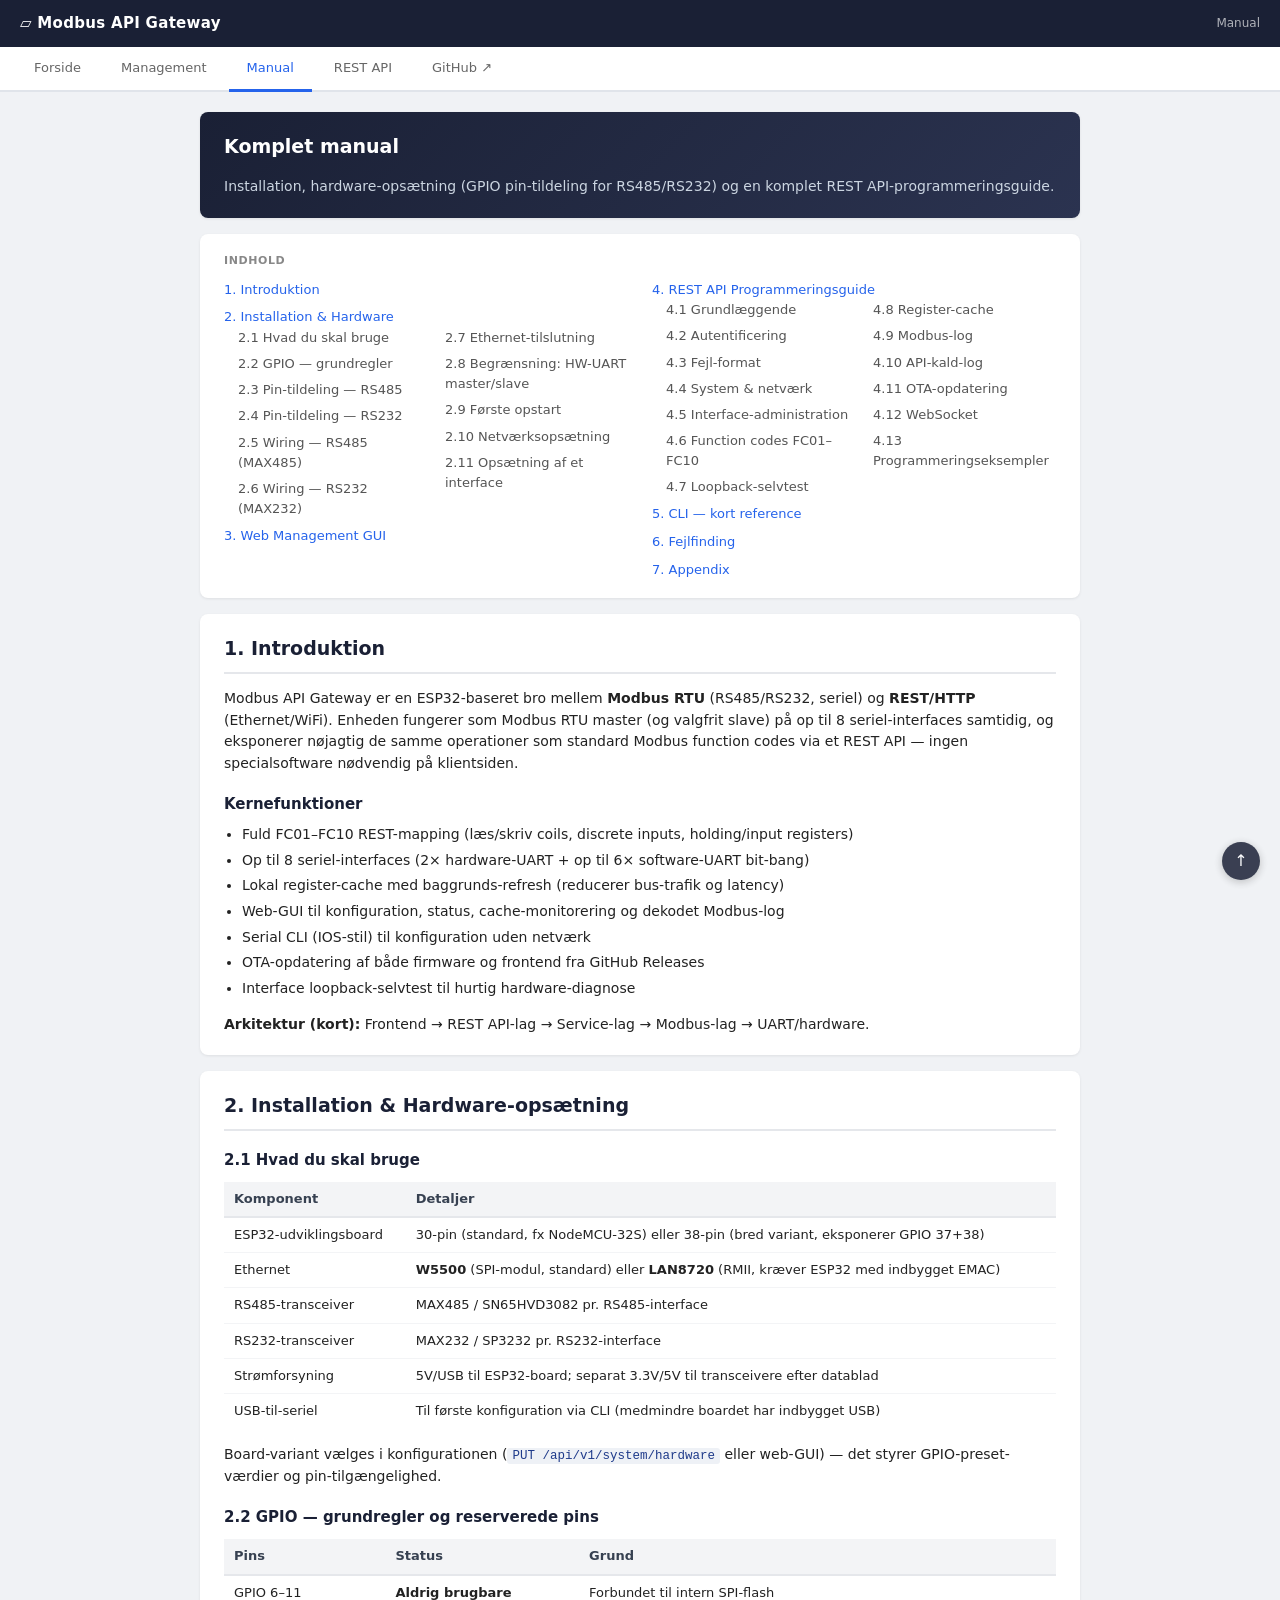
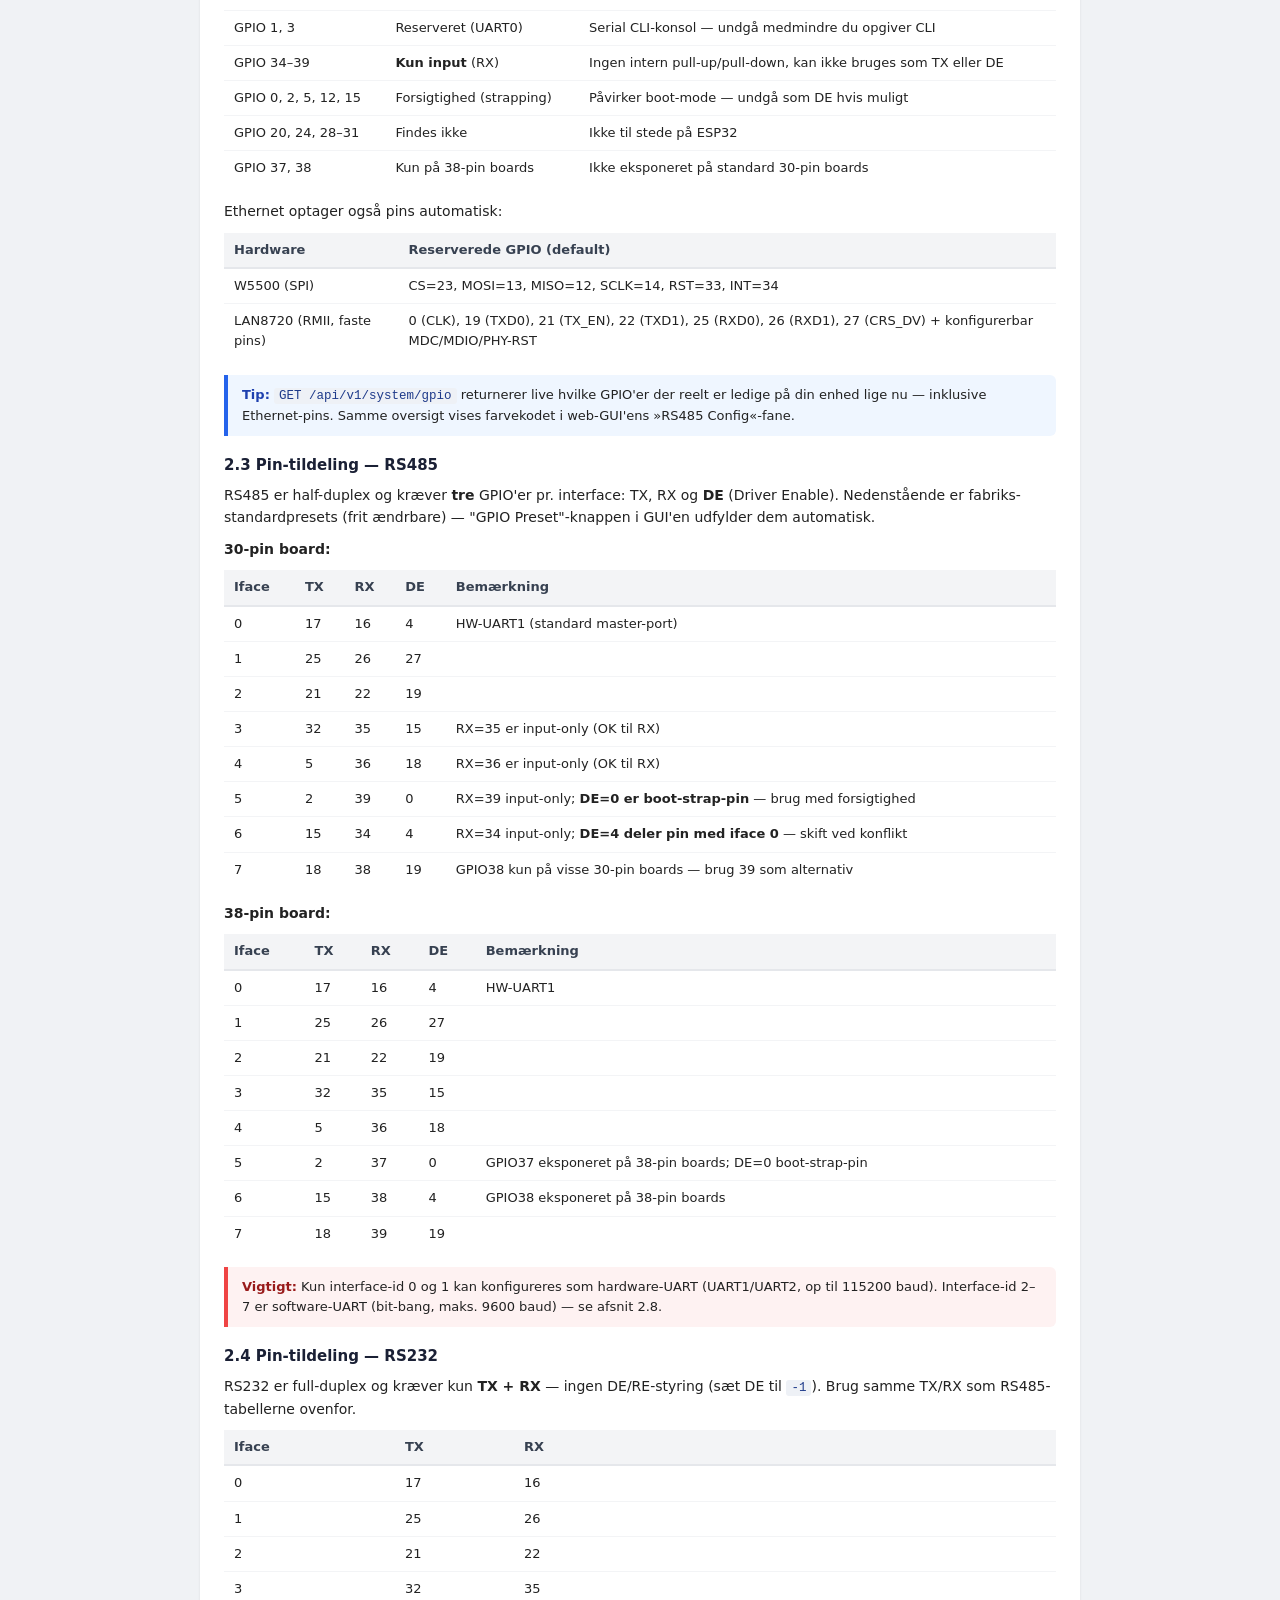
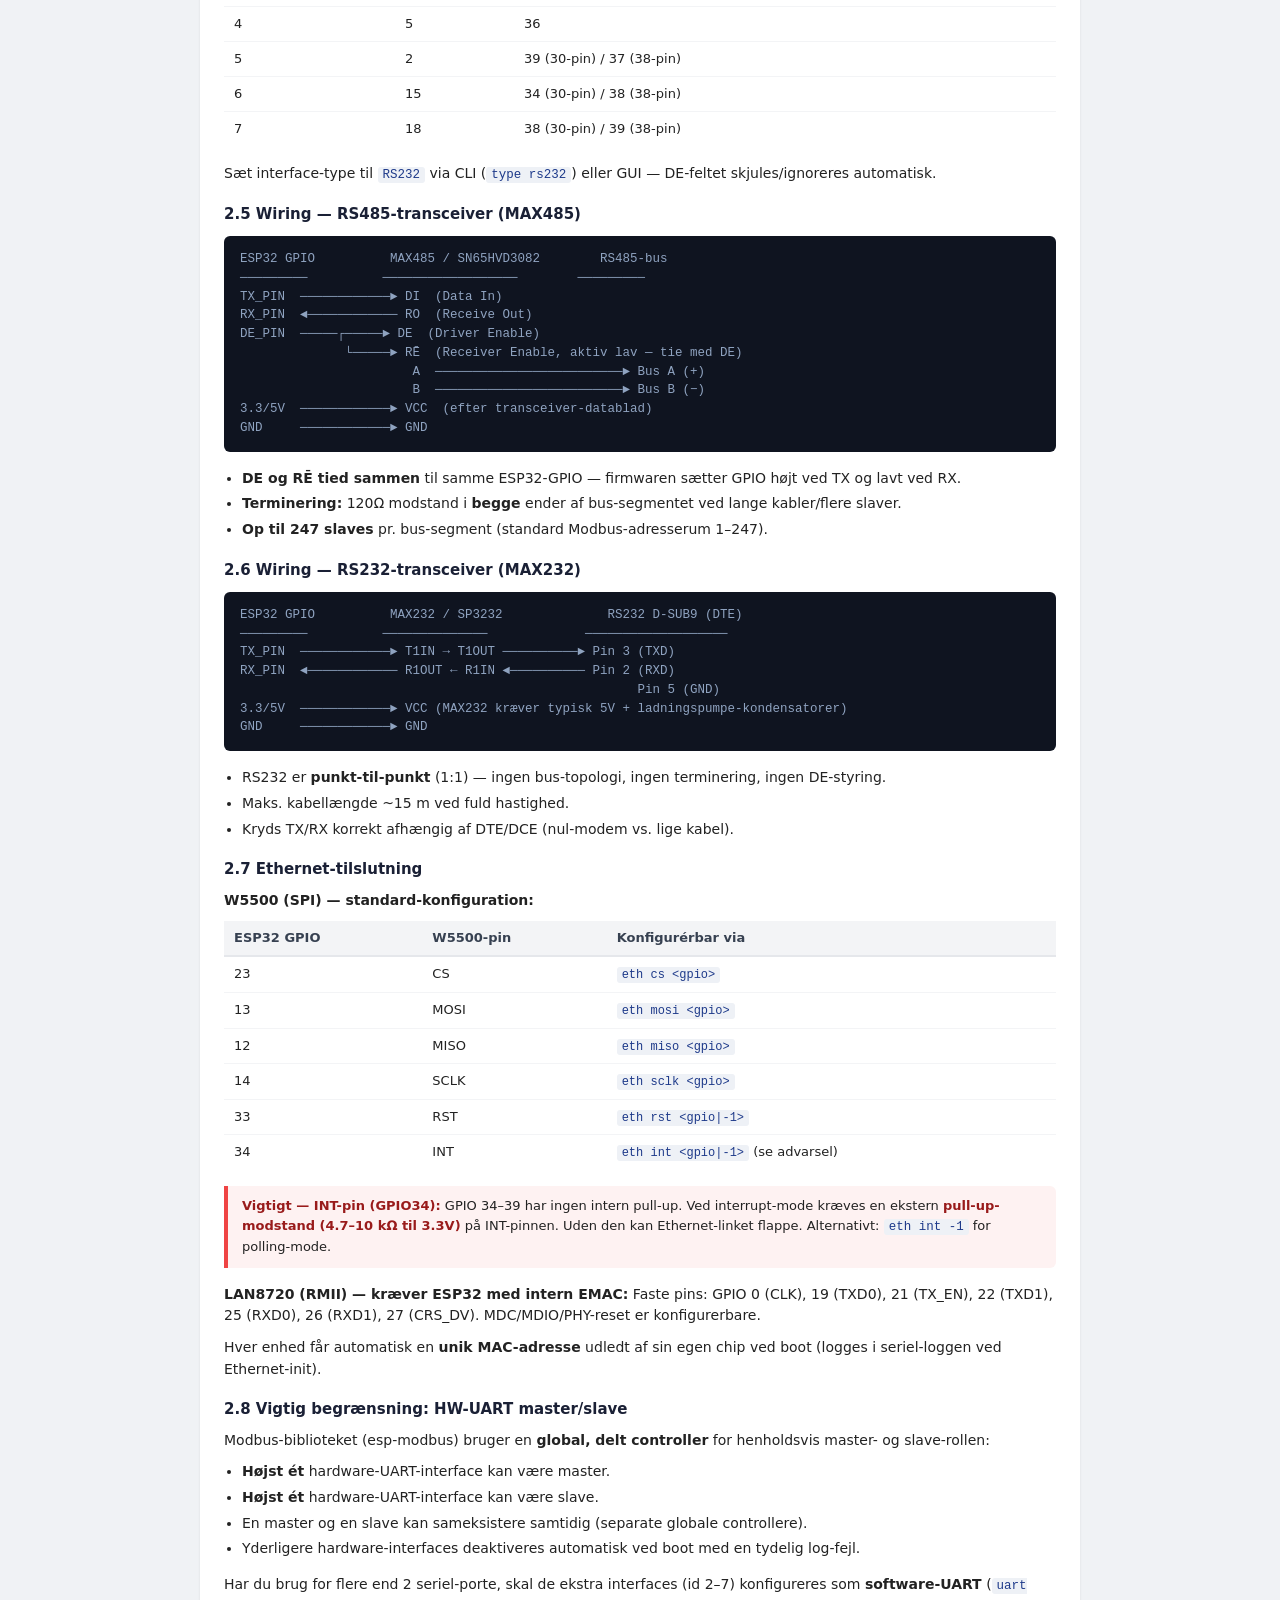
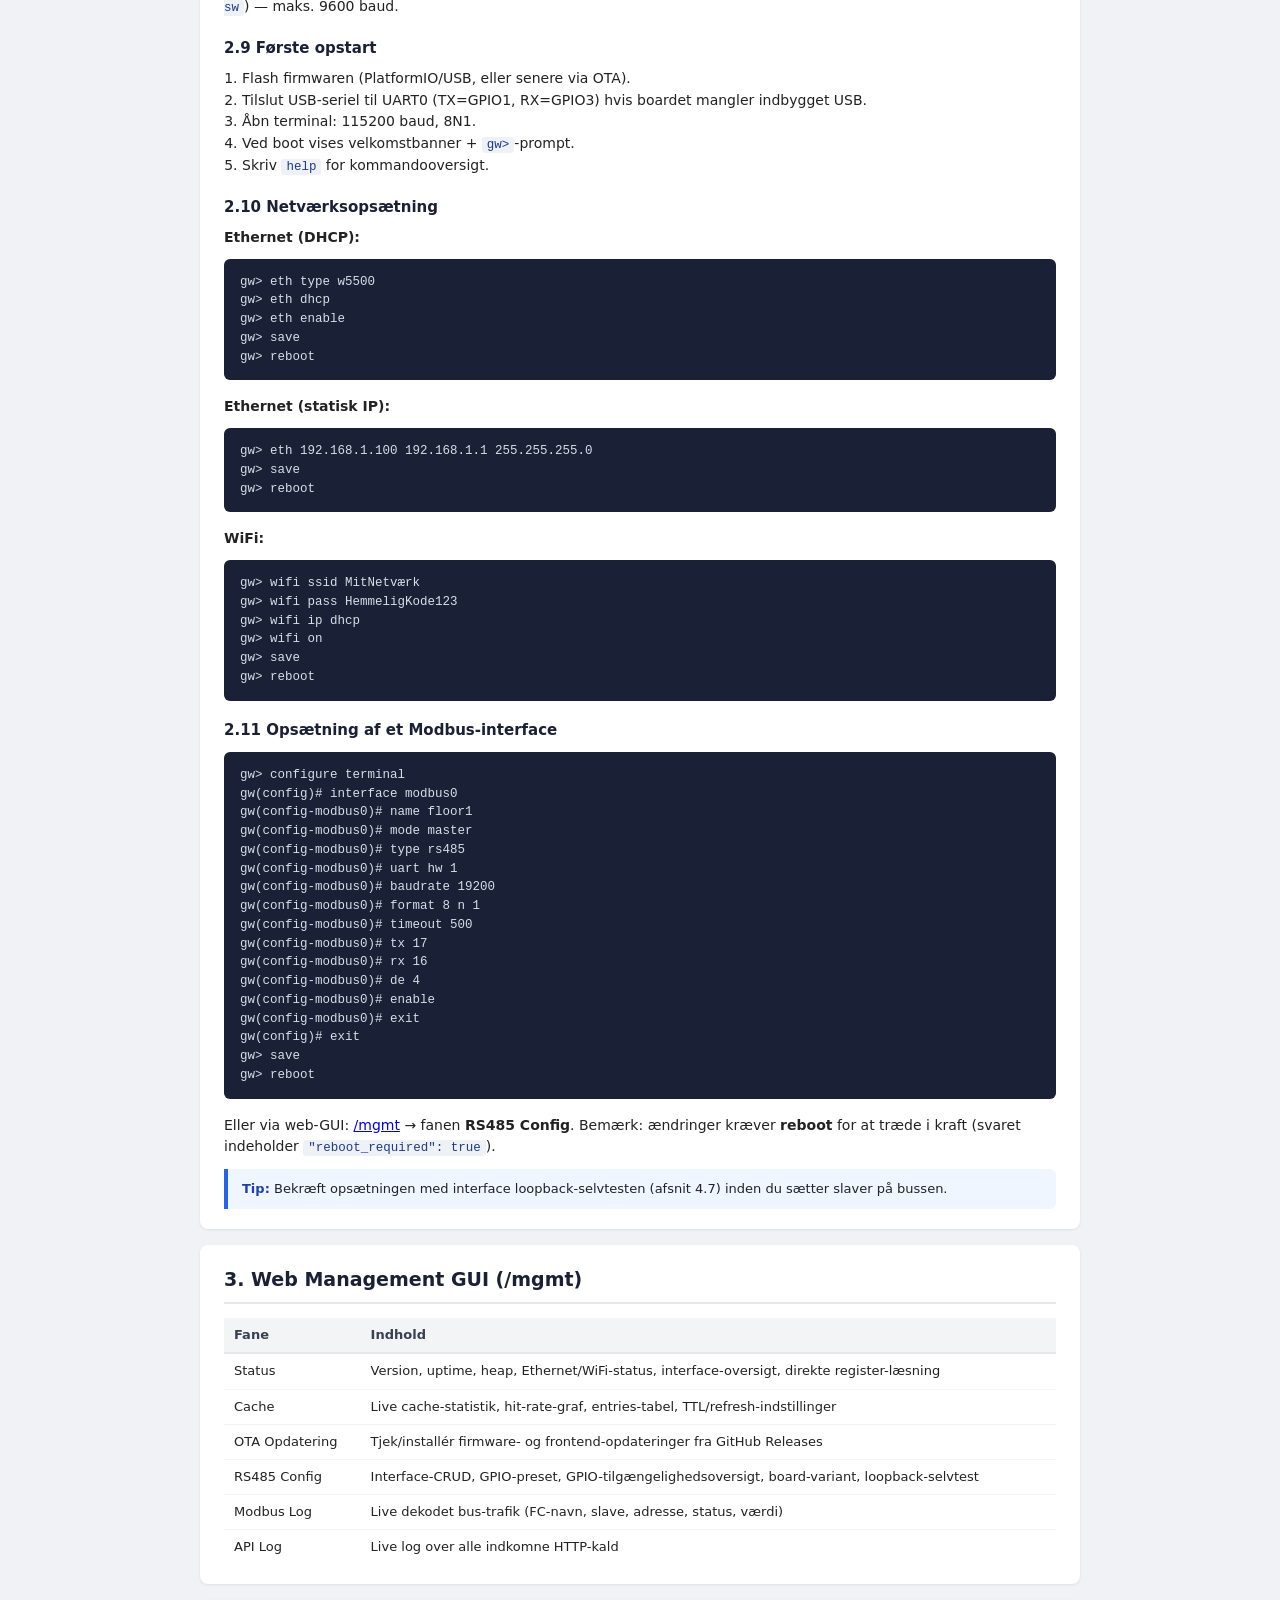
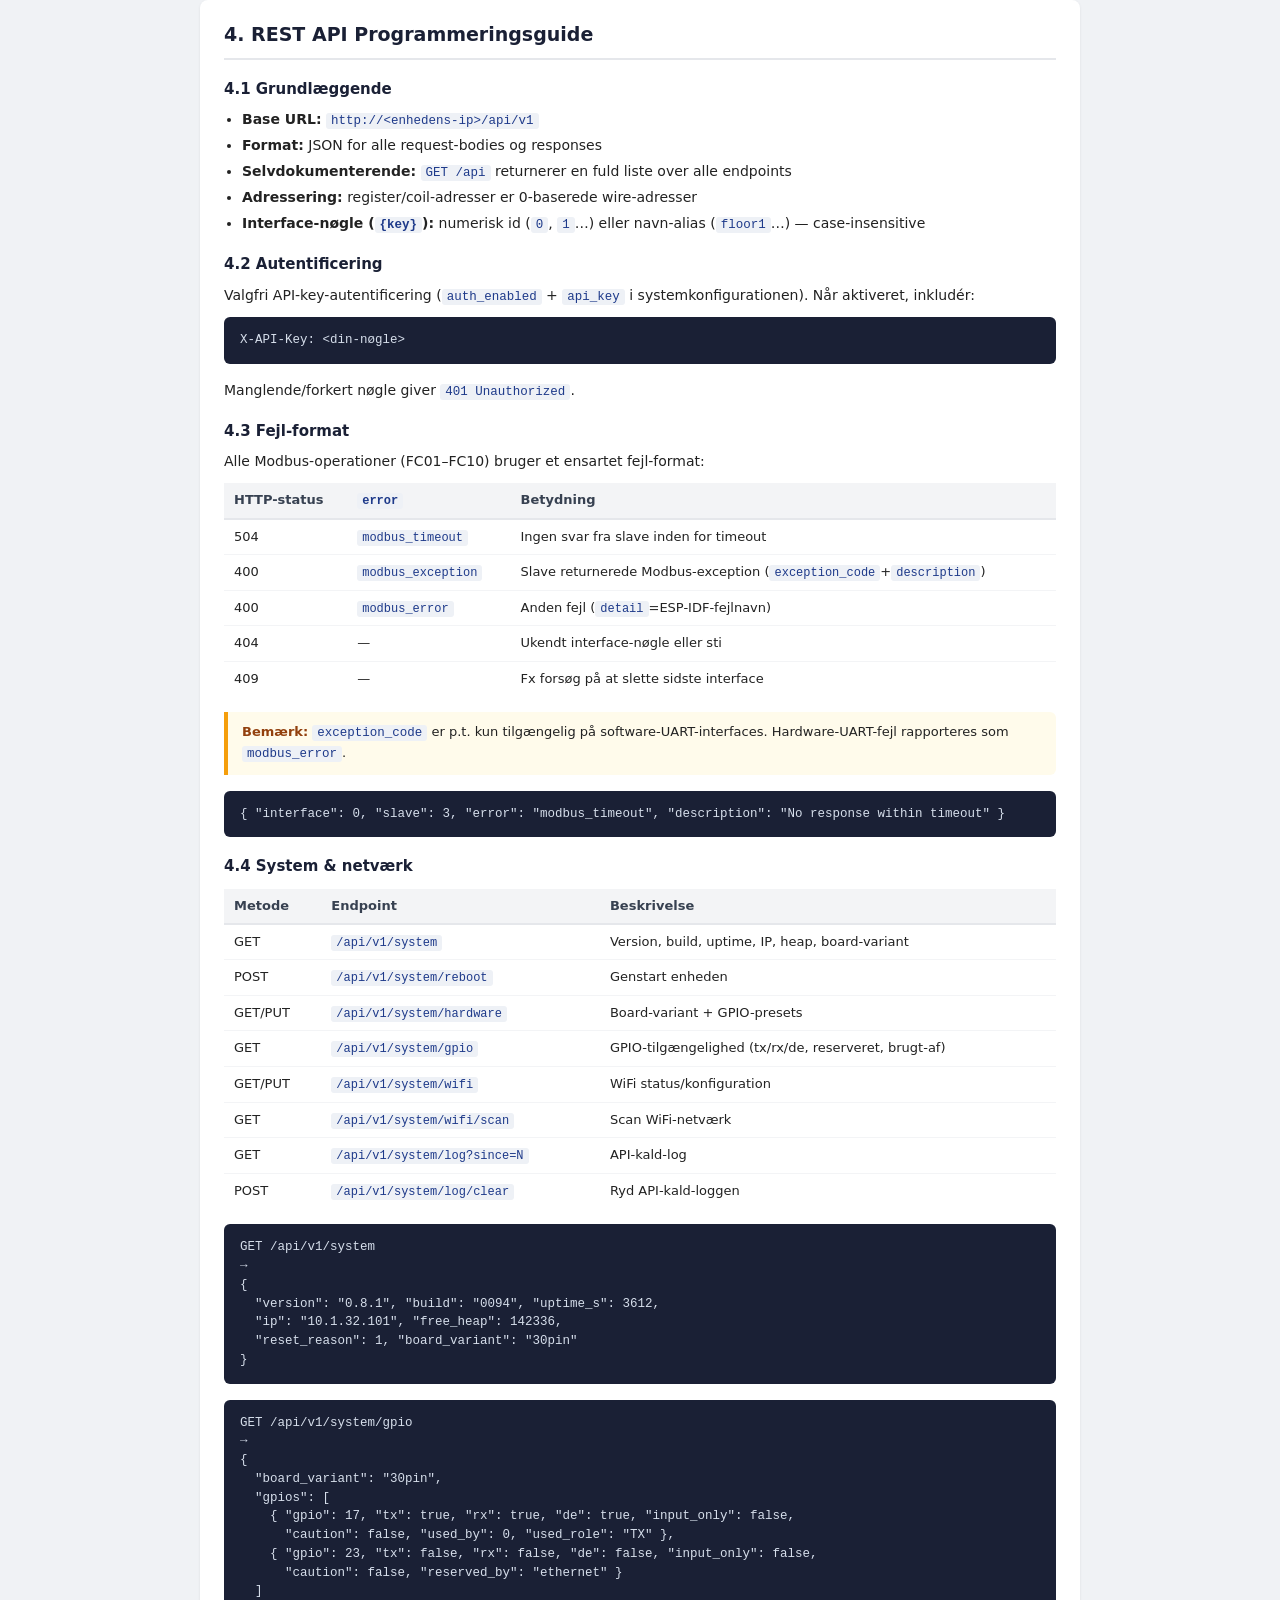
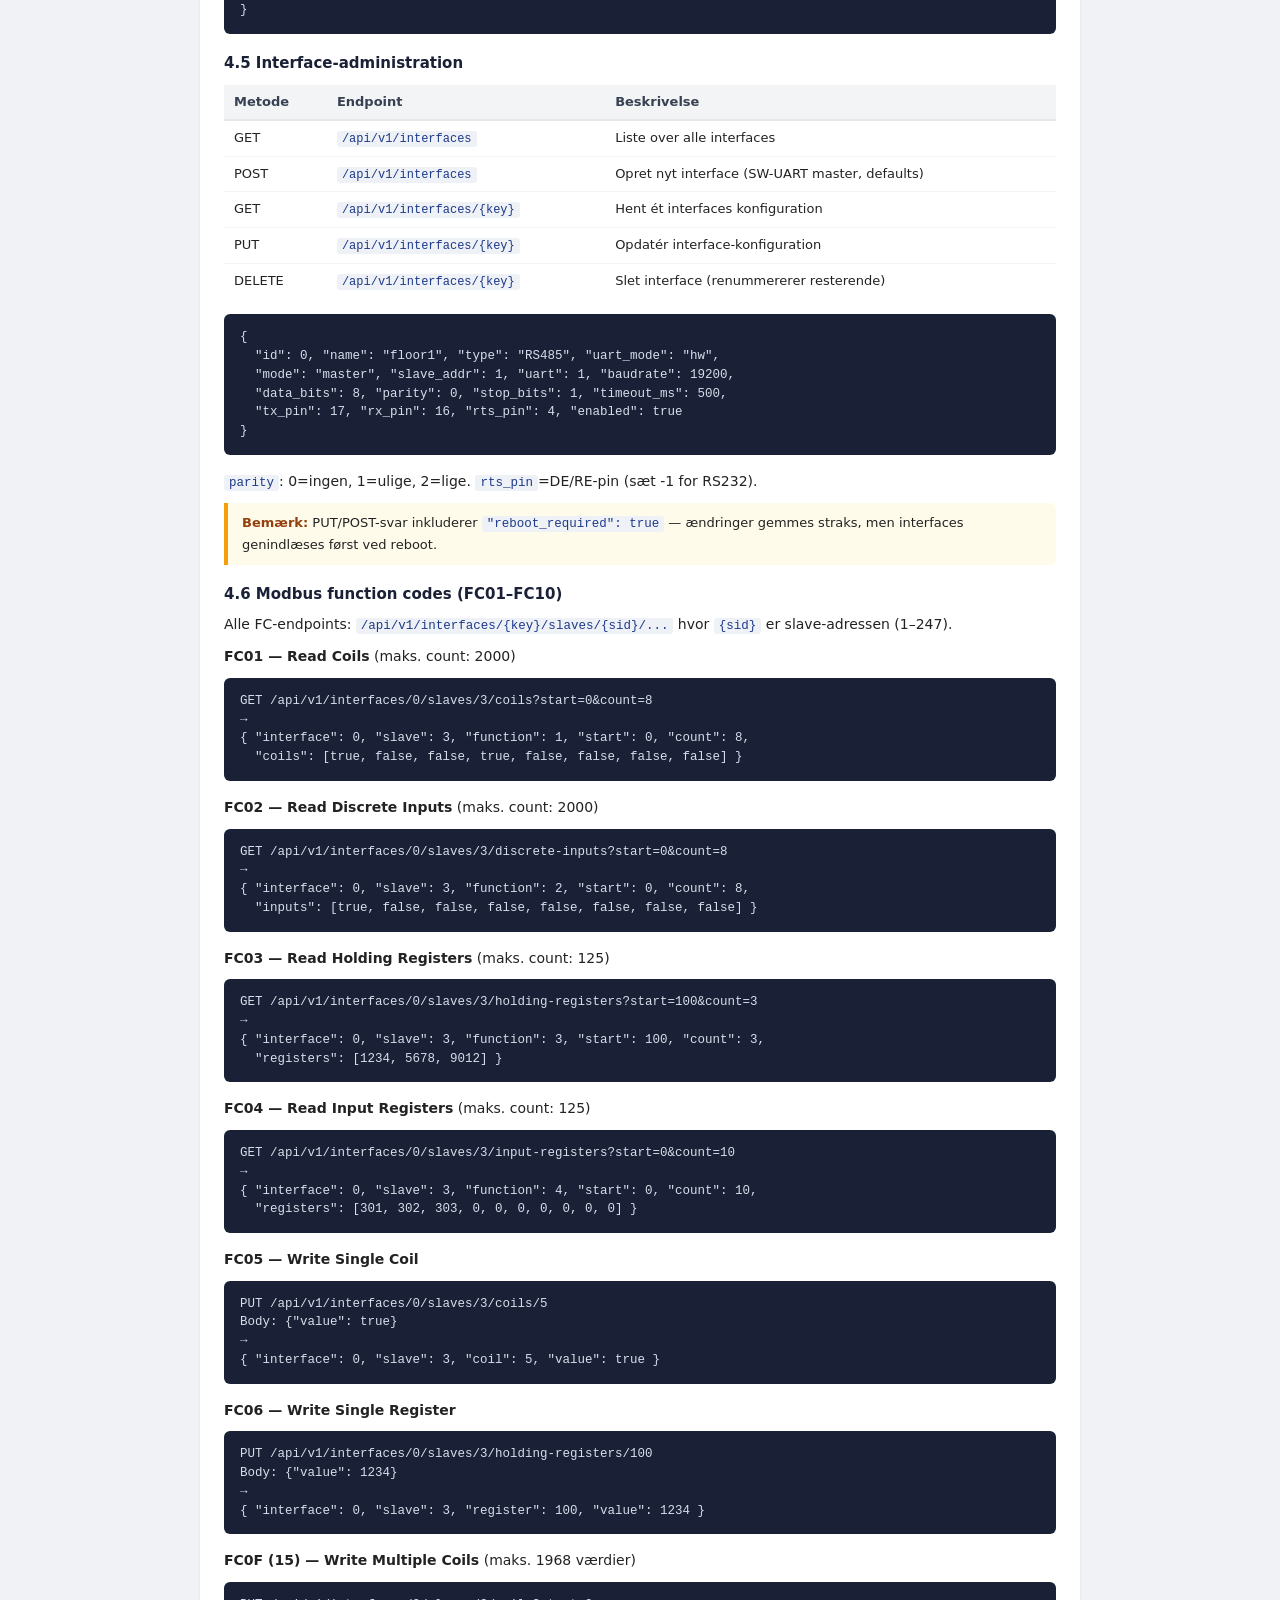
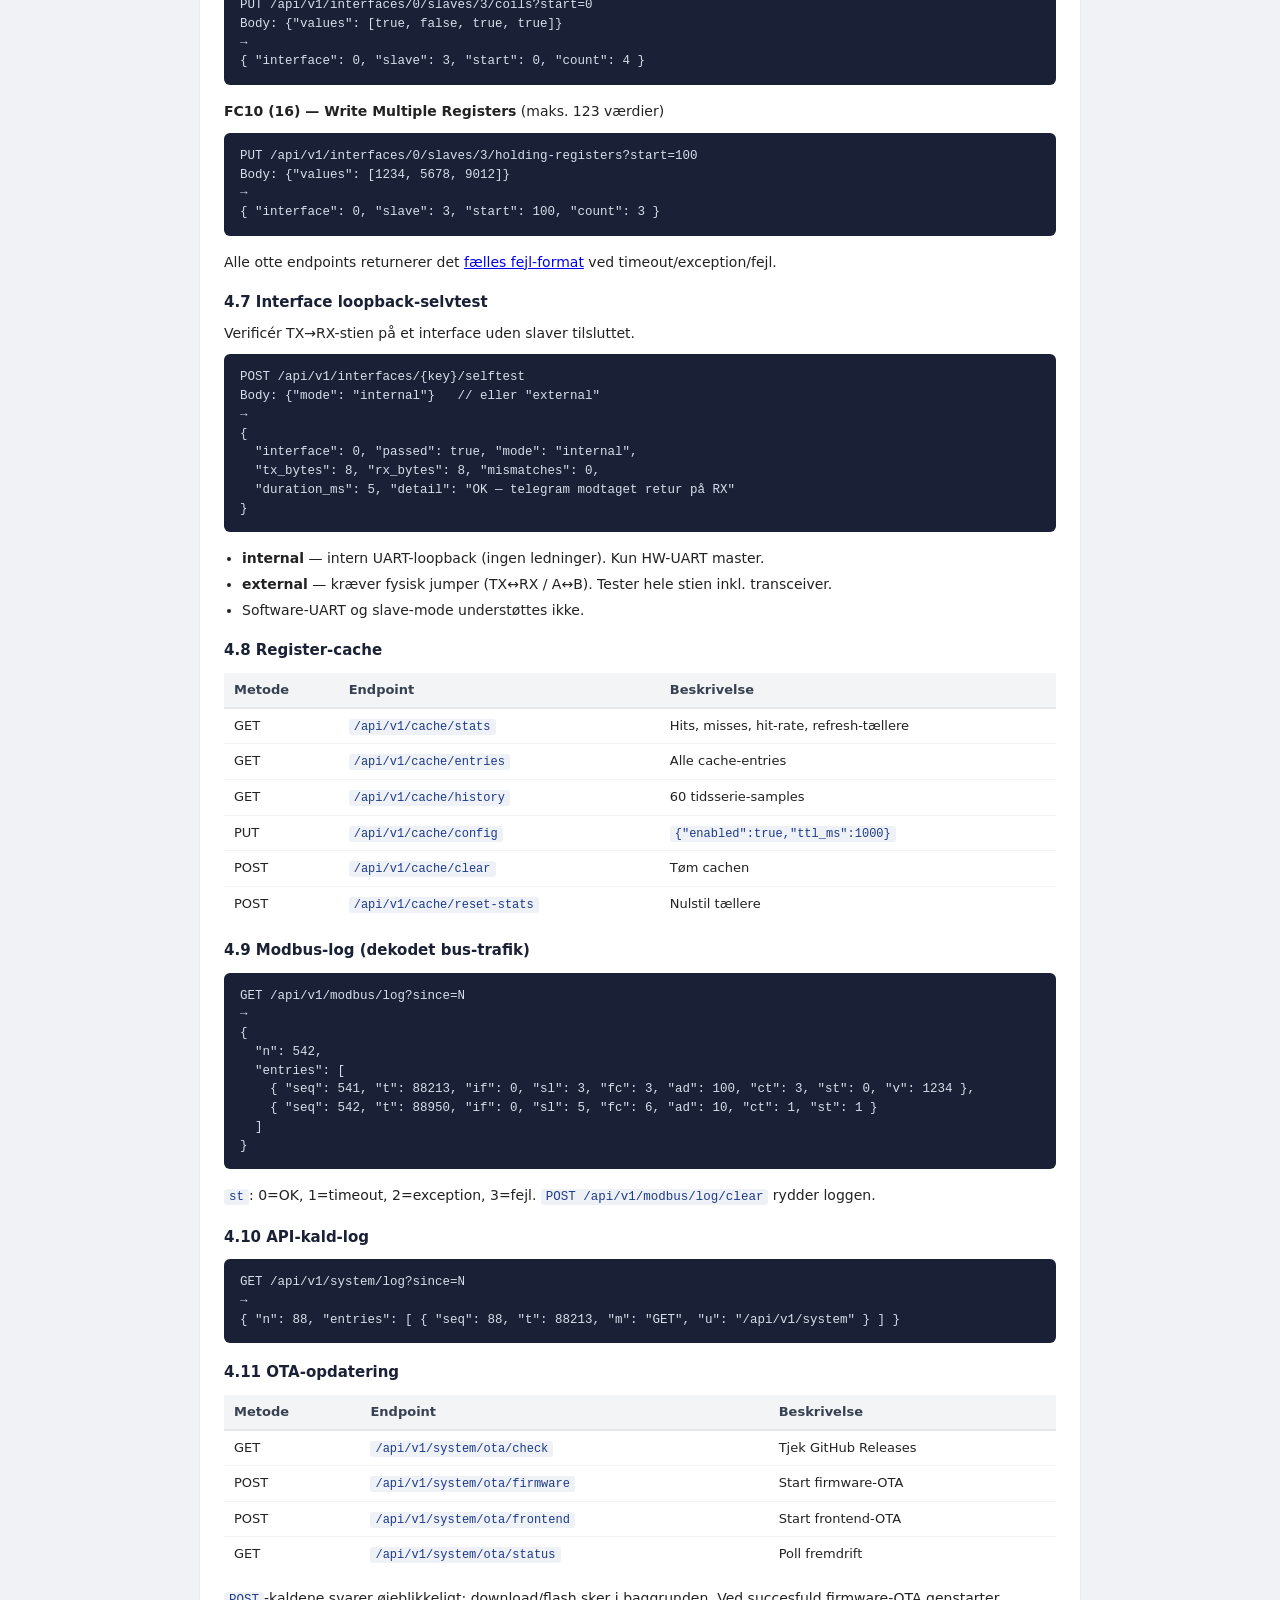
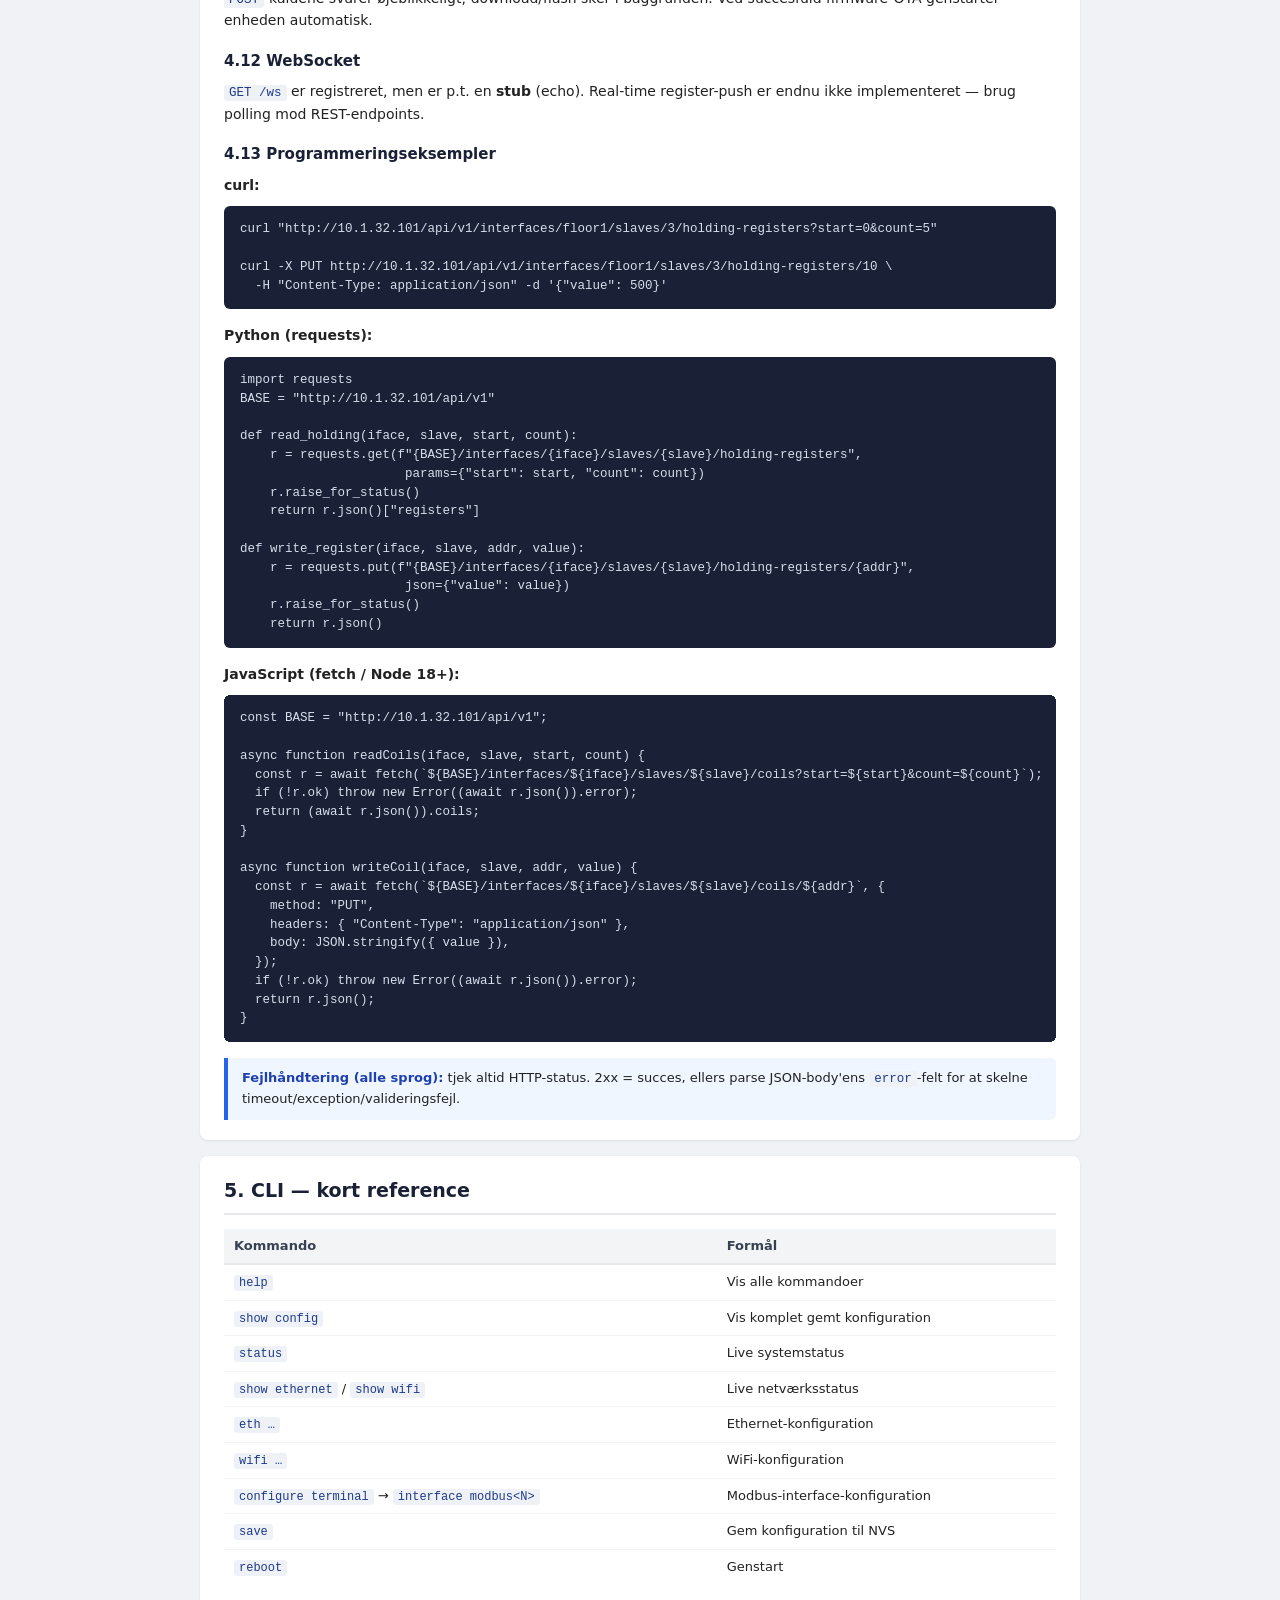
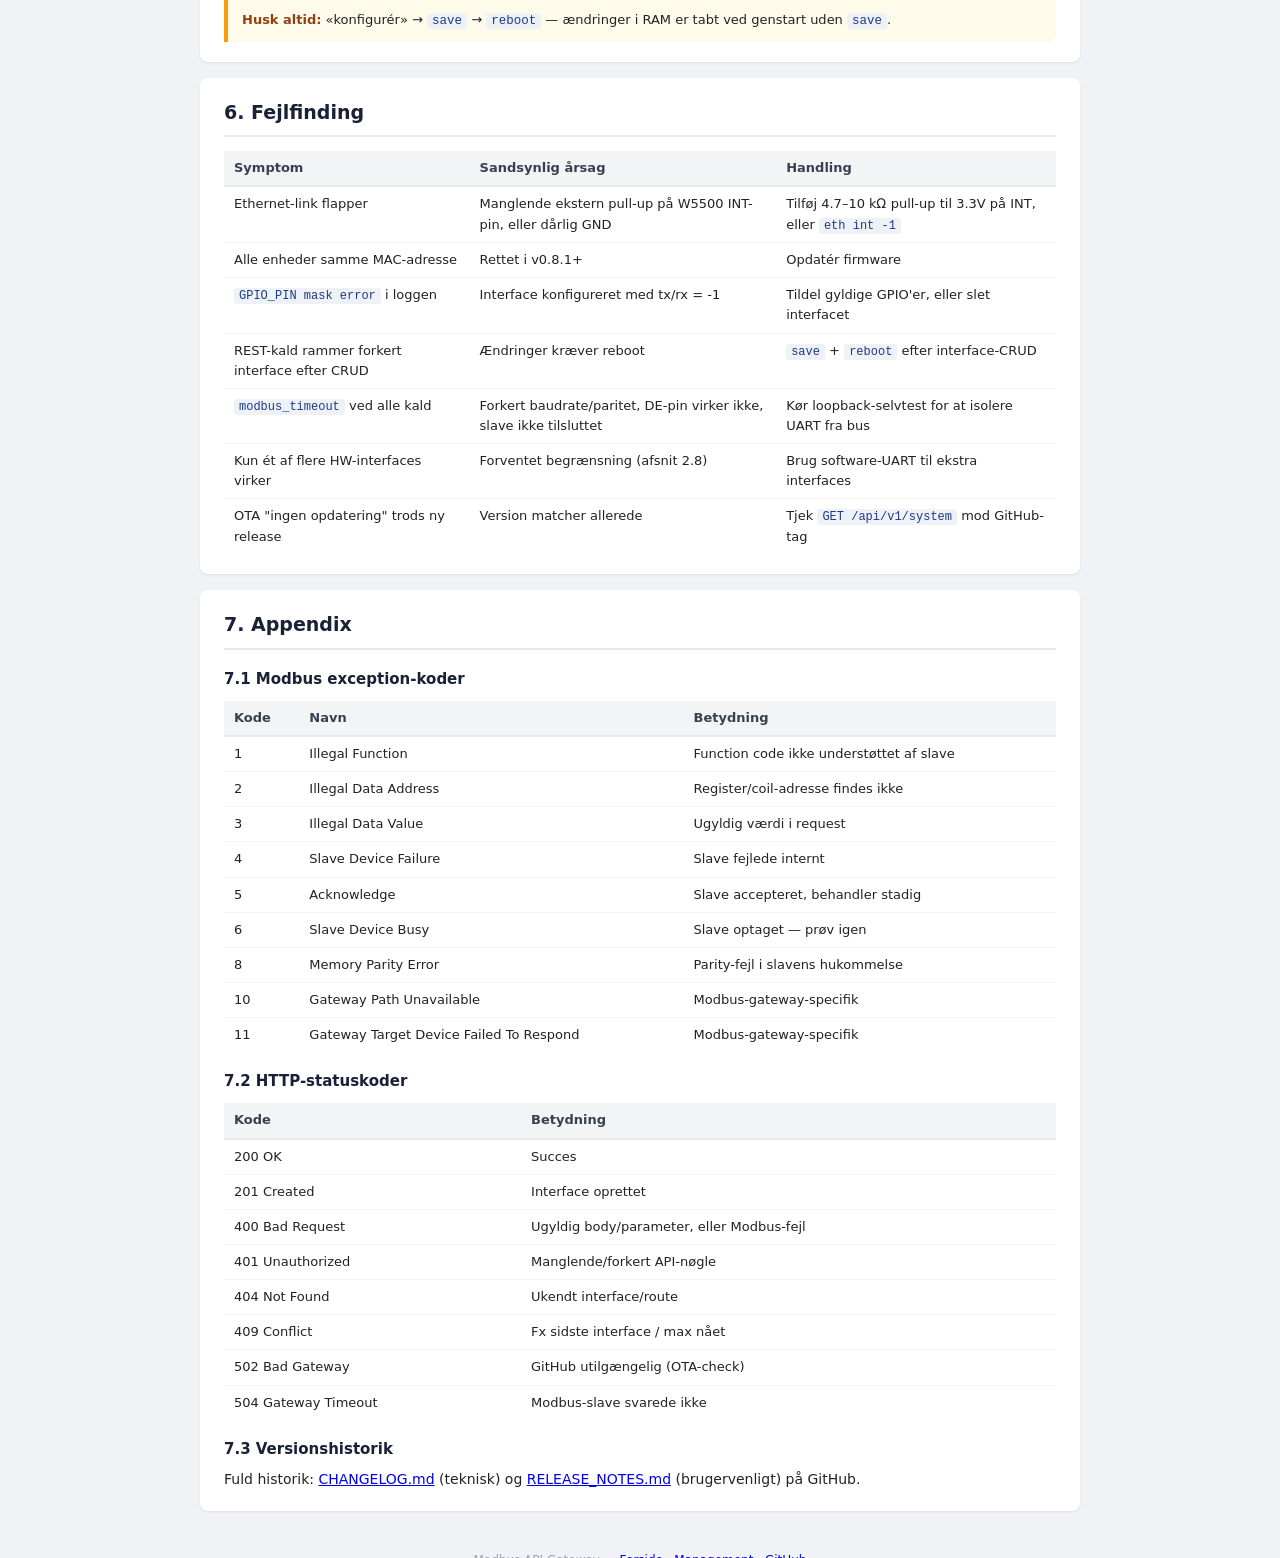
==== firmware/main/manual_page.html @ bccbe2e9 "v0.9.0-b0095: feat: forside + indlejret manual (F8) Ny GET / (fandtes ikke tidligere — root gav 404)" ====
<!DOCTYPE html>
<html lang='da'>
<head>
<meta charset='UTF-8'>
<meta name='viewport' content='width=device-width,initial-scale=1'>
<title>Modbus API Gateway &mdash; Manual</title>
<style>
*{box-sizing:border-box;margin:0;padding:0}
body{font-family:system-ui,sans-serif;background:#f0f2f5;color:#222;font-size:14px;line-height:1.55}
header{background:#1a2035;color:#fff;padding:12px 20px;display:flex;justify-content:space-between;align-items:center;position:sticky;top:0;z-index:10}
header h1{font-size:15px;font-weight:600;letter-spacing:.3px}
#hdr-info{font-size:12px;opacity:.65}
nav{background:#fff;border-bottom:2px solid #e0e4ea;display:flex;padding:0 16px;gap:4px;position:sticky;top:41px;z-index:10}
nav a{border:none;background:none;padding:11px 18px;cursor:pointer;font-size:13px;color:#666;border-bottom:3px solid transparent;margin-bottom:-2px;font-weight:500;text-decoration:none;display:inline-block}
nav a.active{color:#2563eb;border-bottom-color:#2563eb}
nav a:hover:not(.active){color:#222}
main{padding:20px;max-width:920px;margin:0 auto}
h2{font-size:19px;font-weight:700;margin:0 0 14px;padding-bottom:8px;border-bottom:2px solid #e5e7eb;color:#1a2035}
h3{font-size:15px;font-weight:700;margin:18px 0 8px;color:#1a2035}
h3:first-child{margin-top:0}
p{margin:0 0 10px}
.card{background:#fff;border-radius:8px;padding:20px 24px;margin-bottom:16px;box-shadow:0 1px 3px rgba(0,0,0,.08)}
.card > *:last-child{margin-bottom:0}
.lead{font-size:14px;color:#555;margin-bottom:6px}
.toc{background:#fff;border-radius:8px;padding:18px 24px;margin-bottom:16px;box-shadow:0 1px 3px rgba(0,0,0,.08)}
.toc .ct{font-size:11px;font-weight:700;text-transform:uppercase;letter-spacing:.6px;color:#888;margin-bottom:10px}
.toc ol{list-style:none;columns:2;column-gap:24px}
.toc li{margin-bottom:6px;break-inside:avoid}
.toc a{color:#2563eb;text-decoration:none;font-size:13px}
.toc a:hover{text-decoration:underline}
.toc .sub{padding-left:14px;font-size:12px}
.toc .sub a{color:#555}
table.dt{width:100%;border-collapse:collapse;margin:10px 0 16px;font-size:13px}
table.dt th{background:#f3f4f6;text-align:left;padding:7px 10px;font-weight:700;color:#374151;border-bottom:2px solid #e5e7eb}
table.dt td{padding:7px 10px;border-bottom:1px solid #f3f4f6;vertical-align:top}
table.dt tr:last-child td{border-bottom:none}
table.dt code{background:#eef1f6;padding:1px 5px;border-radius:3px;font-size:12px}
pre{background:#1a2035;color:#d6deeb;padding:14px 16px;border-radius:6px;overflow-x:auto;font-family:'SFMono-Regular',Consolas,monospace;font-size:12.5px;margin:10px 0 16px;line-height:1.5}
pre.diagram{background:#0f1420;color:#8fa3c0}
code{font-family:'SFMono-Regular',Consolas,monospace;background:#eef1f6;padding:1px 5px;border-radius:3px;font-size:12.5px;color:#1e3a8a}
pre code{background:none;padding:0;color:inherit}
.note{background:#fffbeb;border-left:4px solid #f59e0b;padding:10px 14px;border-radius:0 6px 6px 0;margin:10px 0 16px;font-size:13px}
.note b{color:#92400e}
.warn{background:#fef2f2;border-left:4px solid #ef4444;padding:10px 14px;border-radius:0 6px 6px 0;margin:10px 0 16px;font-size:13px}
.warn b{color:#991b1b}
.tip{background:#eff6ff;border-left:4px solid #2563eb;padding:10px 14px;border-radius:0 6px 6px 0;margin:10px 0 16px;font-size:13px}
.tip b{color:#1e40af}
.top{position:fixed;bottom:20px;right:20px;background:#1a2035;color:#fff;width:38px;height:38px;border-radius:50%;display:flex;align-items:center;justify-content:center;text-decoration:none;font-size:16px;box-shadow:0 2px 8px rgba(0,0,0,.25);opacity:.85}
.top:hover{opacity:1}
footer{text-align:center;padding:24px 0 10px;color:#9ca3af;font-size:12px}
ul.plain{margin:0 0 14px 18px}
ul.plain li{margin-bottom:4px}
@media(max-width:640px){.toc ol{columns:1}}
</style>
</head>
<body>
<header>
  <h1>&#9649; Modbus API Gateway</h1>
  <span id='hdr-info'>Manual</span>
</header>
<nav>
  <a href='/'>Forside</a>
  <a href='/mgmt'>Management</a>
  <a class='active' href='/manual'>Manual</a>
  <a href='/api'>REST API</a>
  <a href='https://github.com/Jangreenlarsen/Modbus-API-Gateway' target='_blank' rel='noopener'>GitHub &#8599;</a>
</nav>
<main>

<div class='card' style='background:linear-gradient(135deg,#1a2035,#2b3350);color:#fff'>
  <h2 style='border:none;color:#fff;margin-bottom:6px'>Komplet manual</h2>
  <p class='lead' style='color:#cbd5e1'>Installation, hardware-opsætning (GPIO pin-tildeling for RS485/RS232) og en komplet REST API-programmeringsguide.</p>
</div>

<div class='toc'>
  <div class='ct'>Indhold</div>
  <ol>
    <li><a href='#intro'>1. Introduktion</a></li>
    <li><a href='#install'>2. Installation &amp; Hardware</a>
      <ol class='sub'>
        <li><a href='#krav'>2.1 Hvad du skal bruge</a></li>
        <li><a href='#gpio-regler'>2.2 GPIO &mdash; grundregler</a></li>
        <li><a href='#gpio-rs485'>2.3 Pin-tildeling &mdash; RS485</a></li>
        <li><a href='#gpio-rs232'>2.4 Pin-tildeling &mdash; RS232</a></li>
        <li><a href='#wiring-485'>2.5 Wiring &mdash; RS485 (MAX485)</a></li>
        <li><a href='#wiring-232'>2.6 Wiring &mdash; RS232 (MAX232)</a></li>
        <li><a href='#eth'>2.7 Ethernet-tilslutning</a></li>
        <li><a href='#hwlimit'>2.8 Begrænsning: HW-UART master/slave</a></li>
        <li><a href='#firstboot'>2.9 Første opstart</a></li>
        <li><a href='#netsetup'>2.10 Netværksopsætning</a></li>
        <li><a href='#ifcsetup'>2.11 Opsætning af et interface</a></li>
      </ol>
    </li>
    <li><a href='#gui'>3. Web Management GUI</a></li>
    <li><a href='#api'>4. REST API Programmeringsguide</a>
      <ol class='sub'>
        <li><a href='#api-basics'>4.1 Grundlæggende</a></li>
        <li><a href='#api-auth'>4.2 Autentificering</a></li>
        <li><a href='#api-err'>4.3 Fejl-format</a></li>
        <li><a href='#api-system'>4.4 System &amp; netværk</a></li>
        <li><a href='#api-ifc'>4.5 Interface-administration</a></li>
        <li><a href='#api-fc'>4.6 Function codes FC01&ndash;FC10</a></li>
        <li><a href='#api-selftest'>4.7 Loopback-selvtest</a></li>
        <li><a href='#api-cache'>4.8 Register-cache</a></li>
        <li><a href='#api-mblog'>4.9 Modbus-log</a></li>
        <li><a href='#api-log'>4.10 API-kald-log</a></li>
        <li><a href='#api-ota'>4.11 OTA-opdatering</a></li>
        <li><a href='#api-ws'>4.12 WebSocket</a></li>
        <li><a href='#api-examples'>4.13 Programmeringseksempler</a></li>
      </ol>
    </li>
    <li><a href='#cli'>5. CLI &mdash; kort reference</a></li>
    <li><a href='#trouble'>6. Fejlfinding</a></li>
    <li><a href='#appendix'>7. Appendix</a></li>
  </ol>
</div>

<section class='card' id='intro'>
  <h2>1. Introduktion</h2>
  <p>Modbus API Gateway er en ESP32-baseret bro mellem <b>Modbus RTU</b> (RS485/RS232, seriel) og <b>REST/HTTP</b> (Ethernet/WiFi). Enheden fungerer som Modbus RTU master (og valgfrit slave) på op til 8 seriel-interfaces samtidig, og eksponerer nøjagtig de samme operationer som standard Modbus function codes via et REST API &mdash; ingen specialsoftware nødvendig på klientsiden.</p>
  <h3>Kernefunktioner</h3>
  <ul class='plain'>
    <li>Fuld FC01&ndash;FC10 REST-mapping (læs/skriv coils, discrete inputs, holding/input registers)</li>
    <li>Op til 8 seriel-interfaces (2&times; hardware-UART + op til 6&times; software-UART bit-bang)</li>
    <li>Lokal register-cache med baggrunds-refresh (reducerer bus-trafik og latency)</li>
    <li>Web-GUI til konfiguration, status, cache-monitorering og dekodet Modbus-log</li>
    <li>Serial CLI (IOS-stil) til konfiguration uden netværk</li>
    <li>OTA-opdatering af både firmware og frontend fra GitHub Releases</li>
    <li>Interface loopback-selvtest til hurtig hardware-diagnose</li>
  </ul>
  <p><b>Arkitektur (kort):</b> Frontend &rarr; REST API-lag &rarr; Service-lag &rarr; Modbus-lag &rarr; UART/hardware.</p>
</section>

<section class='card' id='install'>
  <h2>2. Installation &amp; Hardware-opsætning</h2>

  <h3 id='krav'>2.1 Hvad du skal bruge</h3>
  <table class='dt'>
    <tr><th>Komponent</th><th>Detaljer</th></tr>
    <tr><td>ESP32-udviklingsboard</td><td>30-pin (standard, fx NodeMCU-32S) eller 38-pin (bred variant, eksponerer GPIO 37+38)</td></tr>
    <tr><td>Ethernet</td><td><b>W5500</b> (SPI-modul, standard) eller <b>LAN8720</b> (RMII, kræver ESP32 med indbygget EMAC)</td></tr>
    <tr><td>RS485-transceiver</td><td>MAX485 / SN65HVD3082 pr. RS485-interface</td></tr>
    <tr><td>RS232-transceiver</td><td>MAX232 / SP3232 pr. RS232-interface</td></tr>
    <tr><td>Strømforsyning</td><td>5V/USB til ESP32-board; separat 3.3V/5V til transceivere efter datablad</td></tr>
    <tr><td>USB-til-seriel</td><td>Til første konfiguration via CLI (medmindre boardet har indbygget USB)</td></tr>
  </table>
  <p>Board-variant vælges i konfigurationen (<code>PUT /api/v1/system/hardware</code> eller web-GUI) &mdash; det styrer GPIO-preset-værdier og pin-tilgængelighed.</p>

  <h3 id='gpio-regler'>2.2 GPIO &mdash; grundregler og reserverede pins</h3>
  <table class='dt'>
    <tr><th>Pins</th><th>Status</th><th>Grund</th></tr>
    <tr><td>GPIO 6&ndash;11</td><td><b>Aldrig brugbare</b></td><td>Forbundet til intern SPI-flash</td></tr>
    <tr><td>GPIO 1, 3</td><td>Reserveret (UART0)</td><td>Serial CLI-konsol &mdash; undgå medmindre du opgiver CLI</td></tr>
    <tr><td>GPIO 34&ndash;39</td><td><b>Kun input</b> (RX)</td><td>Ingen intern pull-up/pull-down, kan ikke bruges som TX eller DE</td></tr>
    <tr><td>GPIO 0, 2, 5, 12, 15</td><td>Forsigtighed (strapping)</td><td>Påvirker boot-mode &mdash; undgå som DE hvis muligt</td></tr>
    <tr><td>GPIO 20, 24, 28&ndash;31</td><td>Findes ikke</td><td>Ikke til stede på ESP32</td></tr>
    <tr><td>GPIO 37, 38</td><td>Kun på 38-pin boards</td><td>Ikke eksponeret på standard 30-pin boards</td></tr>
  </table>
  <p>Ethernet optager også pins automatisk:</p>
  <table class='dt'>
    <tr><th>Hardware</th><th>Reserverede GPIO (default)</th></tr>
    <tr><td>W5500 (SPI)</td><td>CS=23, MOSI=13, MISO=12, SCLK=14, RST=33, INT=34</td></tr>
    <tr><td>LAN8720 (RMII, faste pins)</td><td>0 (CLK), 19 (TXD0), 21 (TX_EN), 22 (TXD1), 25 (RXD0), 26 (RXD1), 27 (CRS_DV) + konfigurerbar MDC/MDIO/PHY-RST</td></tr>
  </table>
  <div class='tip'><b>Tip:</b> <code>GET /api/v1/system/gpio</code> returnerer live hvilke GPIO'er der reelt er ledige på din enhed lige nu &mdash; inklusive Ethernet-pins. Samme oversigt vises farvekodet i web-GUI'ens &raquo;RS485 Config&laquo;-fane.</div>

  <h3 id='gpio-rs485'>2.3 Pin-tildeling &mdash; RS485</h3>
  <p>RS485 er half-duplex og kræver <b>tre</b> GPIO'er pr. interface: TX, RX og <b>DE</b> (Driver Enable). Nedenstående er fabriks-standardpresets (frit ændrbare) &mdash; "GPIO Preset"-knappen i GUI'en udfylder dem automatisk.</p>
  <p><b>30-pin board:</b></p>
  <table class='dt'>
    <tr><th>Iface</th><th>TX</th><th>RX</th><th>DE</th><th>Bemærkning</th></tr>
    <tr><td>0</td><td>17</td><td>16</td><td>4</td><td>HW-UART1 (standard master-port)</td></tr>
    <tr><td>1</td><td>25</td><td>26</td><td>27</td><td></td></tr>
    <tr><td>2</td><td>21</td><td>22</td><td>19</td><td></td></tr>
    <tr><td>3</td><td>32</td><td>35</td><td>15</td><td>RX=35 er input-only (OK til RX)</td></tr>
    <tr><td>4</td><td>5</td><td>36</td><td>18</td><td>RX=36 er input-only (OK til RX)</td></tr>
    <tr><td>5</td><td>2</td><td>39</td><td>0</td><td>RX=39 input-only; <b>DE=0 er boot-strap-pin</b> &mdash; brug med forsigtighed</td></tr>
    <tr><td>6</td><td>15</td><td>34</td><td>4</td><td>RX=34 input-only; <b>DE=4 deler pin med iface 0</b> &mdash; skift ved konflikt</td></tr>
    <tr><td>7</td><td>18</td><td>38</td><td>19</td><td>GPIO38 kun på visse 30-pin boards &mdash; brug 39 som alternativ</td></tr>
  </table>
  <p><b>38-pin board:</b></p>
  <table class='dt'>
    <tr><th>Iface</th><th>TX</th><th>RX</th><th>DE</th><th>Bemærkning</th></tr>
    <tr><td>0</td><td>17</td><td>16</td><td>4</td><td>HW-UART1</td></tr>
    <tr><td>1</td><td>25</td><td>26</td><td>27</td><td></td></tr>
    <tr><td>2</td><td>21</td><td>22</td><td>19</td><td></td></tr>
    <tr><td>3</td><td>32</td><td>35</td><td>15</td><td></td></tr>
    <tr><td>4</td><td>5</td><td>36</td><td>18</td><td></td></tr>
    <tr><td>5</td><td>2</td><td>37</td><td>0</td><td>GPIO37 eksponeret på 38-pin boards; DE=0 boot-strap-pin</td></tr>
    <tr><td>6</td><td>15</td><td>38</td><td>4</td><td>GPIO38 eksponeret på 38-pin boards</td></tr>
    <tr><td>7</td><td>18</td><td>39</td><td>19</td><td></td></tr>
  </table>
  <div class='warn'><b>Vigtigt:</b> Kun interface-id 0 og 1 kan konfigureres som hardware-UART (UART1/UART2, op til 115200 baud). Interface-id 2&ndash;7 er software-UART (bit-bang, maks. 9600 baud) &mdash; se afsnit 2.8.</div>

  <h3 id='gpio-rs232'>2.4 Pin-tildeling &mdash; RS232</h3>
  <p>RS232 er full-duplex og kræver kun <b>TX + RX</b> &mdash; ingen DE/RE-styring (sæt DE til <code>-1</code>). Brug samme TX/RX som RS485-tabellerne ovenfor.</p>
  <table class='dt'>
    <tr><th>Iface</th><th>TX</th><th>RX</th></tr>
    <tr><td>0</td><td>17</td><td>16</td></tr>
    <tr><td>1</td><td>25</td><td>26</td></tr>
    <tr><td>2</td><td>21</td><td>22</td></tr>
    <tr><td>3</td><td>32</td><td>35</td></tr>
    <tr><td>4</td><td>5</td><td>36</td></tr>
    <tr><td>5</td><td>2</td><td>39 (30-pin) / 37 (38-pin)</td></tr>
    <tr><td>6</td><td>15</td><td>34 (30-pin) / 38 (38-pin)</td></tr>
    <tr><td>7</td><td>18</td><td>38 (30-pin) / 39 (38-pin)</td></tr>
  </table>
  <p>Sæt interface-type til <code>RS232</code> via CLI (<code>type rs232</code>) eller GUI &mdash; DE-feltet skjules/ignoreres automatisk.</p>

  <h3 id='wiring-485'>2.5 Wiring &mdash; RS485-transceiver (MAX485)</h3>
  <pre class='diagram'>ESP32 GPIO          MAX485 / SN65HVD3082        RS485-bus
&#9472;&#9472;&#9472;&#9472;&#9472;&#9472;&#9472;&#9472;&#9472;          &#9472;&#9472;&#9472;&#9472;&#9472;&#9472;&#9472;&#9472;&#9472;&#9472;&#9472;&#9472;&#9472;&#9472;&#9472;&#9472;&#9472;&#9472;        &#9472;&#9472;&#9472;&#9472;&#9472;&#9472;&#9472;&#9472;&#9472;
TX_PIN  &#9472;&#9472;&#9472;&#9472;&#9472;&#9472;&#9472;&#9472;&#9472;&#9472;&#9472;&#9472;&#9658; DI  (Data In)
RX_PIN  &#9668;&#9472;&#9472;&#9472;&#9472;&#9472;&#9472;&#9472;&#9472;&#9472;&#9472;&#9472;&#9472; RO  (Receive Out)
DE_PIN  &#9472;&#9472;&#9472;&#9472;&#9472;&#9484;&#9472;&#9472;&#9472;&#9472;&#9472;&#9658; DE  (Driver Enable)
              &#9492;&#9472;&#9472;&#9472;&#9472;&#9472;&#9658; RE&#772;  (Receiver Enable, aktiv lav &mdash; tie med DE)
                       A  &#9472;&#9472;&#9472;&#9472;&#9472;&#9472;&#9472;&#9472;&#9472;&#9472;&#9472;&#9472;&#9472;&#9472;&#9472;&#9472;&#9472;&#9472;&#9472;&#9472;&#9472;&#9472;&#9472;&#9472;&#9472;&#9658; Bus A (+)
                       B  &#9472;&#9472;&#9472;&#9472;&#9472;&#9472;&#9472;&#9472;&#9472;&#9472;&#9472;&#9472;&#9472;&#9472;&#9472;&#9472;&#9472;&#9472;&#9472;&#9472;&#9472;&#9472;&#9472;&#9472;&#9472;&#9658; Bus B (&minus;)
3.3/5V  &#9472;&#9472;&#9472;&#9472;&#9472;&#9472;&#9472;&#9472;&#9472;&#9472;&#9472;&#9472;&#9658; VCC  (efter transceiver-datablad)
GND     &#9472;&#9472;&#9472;&#9472;&#9472;&#9472;&#9472;&#9472;&#9472;&#9472;&#9472;&#9472;&#9658; GND</pre>
  <ul class='plain'>
    <li><b>DE og RE&#772; tied sammen</b> til samme ESP32-GPIO &mdash; firmwaren sætter GPIO højt ved TX og lavt ved RX.</li>
    <li><b>Terminering:</b> 120&#8486; modstand i <b>begge</b> ender af bus-segmentet ved lange kabler/flere slaver.</li>
    <li><b>Op til 247 slaves</b> pr. bus-segment (standard Modbus-adresserum 1&ndash;247).</li>
  </ul>

  <h3 id='wiring-232'>2.6 Wiring &mdash; RS232-transceiver (MAX232)</h3>
  <pre class='diagram'>ESP32 GPIO          MAX232 / SP3232              RS232 D-SUB9 (DTE)
&#9472;&#9472;&#9472;&#9472;&#9472;&#9472;&#9472;&#9472;&#9472;          &#9472;&#9472;&#9472;&#9472;&#9472;&#9472;&#9472;&#9472;&#9472;&#9472;&#9472;&#9472;&#9472;&#9472;             &#9472;&#9472;&#9472;&#9472;&#9472;&#9472;&#9472;&#9472;&#9472;&#9472;&#9472;&#9472;&#9472;&#9472;&#9472;&#9472;&#9472;&#9472;&#9472;
TX_PIN  &#9472;&#9472;&#9472;&#9472;&#9472;&#9472;&#9472;&#9472;&#9472;&#9472;&#9472;&#9472;&#9658; T1IN &#8594; T1OUT &#9472;&#9472;&#9472;&#9472;&#9472;&#9472;&#9472;&#9472;&#9472;&#9472;&#9658; Pin 3 (TXD)
RX_PIN  &#9668;&#9472;&#9472;&#9472;&#9472;&#9472;&#9472;&#9472;&#9472;&#9472;&#9472;&#9472;&#9472; R1OUT &#8592; R1IN &#9668;&#9472;&#9472;&#9472;&#9472;&#9472;&#9472;&#9472;&#9472;&#9472;&#9472; Pin 2 (RXD)
                                                     Pin 5 (GND)
3.3/5V  &#9472;&#9472;&#9472;&#9472;&#9472;&#9472;&#9472;&#9472;&#9472;&#9472;&#9472;&#9472;&#9658; VCC (MAX232 kræver typisk 5V + ladningspumpe-kondensatorer)
GND     &#9472;&#9472;&#9472;&#9472;&#9472;&#9472;&#9472;&#9472;&#9472;&#9472;&#9472;&#9472;&#9658; GND</pre>
  <ul class='plain'>
    <li>RS232 er <b>punkt-til-punkt</b> (1:1) &mdash; ingen bus-topologi, ingen terminering, ingen DE-styring.</li>
    <li>Maks. kabellængde ~15 m ved fuld hastighed.</li>
    <li>Kryds TX/RX korrekt afhængig af DTE/DCE (nul-modem vs. lige kabel).</li>
  </ul>

  <h3 id='eth'>2.7 Ethernet-tilslutning</h3>
  <p><b>W5500 (SPI) &mdash; standard-konfiguration:</b></p>
  <table class='dt'>
    <tr><th>ESP32 GPIO</th><th>W5500-pin</th><th>Konfigurérbar via</th></tr>
    <tr><td>23</td><td>CS</td><td><code>eth cs &lt;gpio&gt;</code></td></tr>
    <tr><td>13</td><td>MOSI</td><td><code>eth mosi &lt;gpio&gt;</code></td></tr>
    <tr><td>12</td><td>MISO</td><td><code>eth miso &lt;gpio&gt;</code></td></tr>
    <tr><td>14</td><td>SCLK</td><td><code>eth sclk &lt;gpio&gt;</code></td></tr>
    <tr><td>33</td><td>RST</td><td><code>eth rst &lt;gpio|-1&gt;</code></td></tr>
    <tr><td>34</td><td>INT</td><td><code>eth int &lt;gpio|-1&gt;</code> (se advarsel)</td></tr>
  </table>
  <div class='warn'><b>Vigtigt &mdash; INT-pin (GPIO34):</b> GPIO 34&ndash;39 har ingen intern pull-up. Ved interrupt-mode kræves en ekstern <b>pull-up-modstand (4.7&ndash;10 k&#8486; til 3.3V)</b> på INT-pinnen. Uden den kan Ethernet-linket flappe. Alternativt: <code>eth int -1</code> for polling-mode.</div>
  <p><b>LAN8720 (RMII) &mdash; kræver ESP32 med intern EMAC:</b> Faste pins: GPIO 0 (CLK), 19 (TXD0), 21 (TX_EN), 22 (TXD1), 25 (RXD0), 26 (RXD1), 27 (CRS_DV). MDC/MDIO/PHY-reset er konfigurerbare.</p>
  <p>Hver enhed får automatisk en <b>unik MAC-adresse</b> udledt af sin egen chip ved boot (logges i seriel-loggen ved Ethernet-init).</p>

  <h3 id='hwlimit'>2.8 Vigtig begrænsning: HW-UART master/slave</h3>
  <p>Modbus-biblioteket (esp-modbus) bruger en <b>global, delt controller</b> for henholdsvis master- og slave-rollen:</p>
  <ul class='plain'>
    <li><b>Højst ét</b> hardware-UART-interface kan være master.</li>
    <li><b>Højst ét</b> hardware-UART-interface kan være slave.</li>
    <li>En master og en slave kan sameksistere samtidig (separate globale controllere).</li>
    <li>Yderligere hardware-interfaces deaktiveres automatisk ved boot med en tydelig log-fejl.</li>
  </ul>
  <p>Har du brug for flere end 2 seriel-porte, skal de ekstra interfaces (id 2&ndash;7) konfigureres som <b>software-UART</b> (<code>uart sw</code>) &mdash; maks. 9600 baud.</p>

  <h3 id='firstboot'>2.9 Første opstart</h3>
  <ol style='margin-left:18px'>
    <li>Flash firmwaren (PlatformIO/USB, eller senere via OTA).</li>
    <li>Tilslut USB-seriel til UART0 (TX=GPIO1, RX=GPIO3) hvis boardet mangler indbygget USB.</li>
    <li>Åbn terminal: 115200 baud, 8N1.</li>
    <li>Ved boot vises velkomstbanner + <code>gw&gt;</code>-prompt.</li>
    <li>Skriv <code>help</code> for kommandooversigt.</li>
  </ol>

  <h3 id='netsetup'>2.10 Netværksopsætning</h3>
  <p><b>Ethernet (DHCP):</b></p>
  <pre>gw&gt; eth type w5500
gw&gt; eth dhcp
gw&gt; eth enable
gw&gt; save
gw&gt; reboot</pre>
  <p><b>Ethernet (statisk IP):</b></p>
  <pre>gw&gt; eth 192.168.1.100 192.168.1.1 255.255.255.0
gw&gt; save
gw&gt; reboot</pre>
  <p><b>WiFi:</b></p>
  <pre>gw&gt; wifi ssid MitNetv&#230;rk
gw&gt; wifi pass HemmeligKode123
gw&gt; wifi ip dhcp
gw&gt; wifi on
gw&gt; save
gw&gt; reboot</pre>

  <h3 id='ifcsetup'>2.11 Opsætning af et Modbus-interface</h3>
  <pre>gw&gt; configure terminal
gw(config)# interface modbus0
gw(config-modbus0)# name floor1
gw(config-modbus0)# mode master
gw(config-modbus0)# type rs485
gw(config-modbus0)# uart hw 1
gw(config-modbus0)# baudrate 19200
gw(config-modbus0)# format 8 n 1
gw(config-modbus0)# timeout 500
gw(config-modbus0)# tx 17
gw(config-modbus0)# rx 16
gw(config-modbus0)# de 4
gw(config-modbus0)# enable
gw(config-modbus0)# exit
gw(config)# exit
gw&gt; save
gw&gt; reboot</pre>
  <p>Eller via web-GUI: <a href='/mgmt'>/mgmt</a> &rarr; fanen <b>RS485 Config</b>. Bemærk: ændringer kræver <b>reboot</b> for at træde i kraft (svaret indeholder <code>"reboot_required": true</code>).</p>
  <div class='tip'><b>Tip:</b> Bekræft opsætningen med interface loopback-selvtesten (afsnit 4.7) inden du sætter slaver på bussen.</div>
</section>

<section class='card' id='gui'>
  <h2>3. Web Management GUI (/mgmt)</h2>
  <table class='dt'>
    <tr><th>Fane</th><th>Indhold</th></tr>
    <tr><td>Status</td><td>Version, uptime, heap, Ethernet/WiFi-status, interface-oversigt, direkte register-læsning</td></tr>
    <tr><td>Cache</td><td>Live cache-statistik, hit-rate-graf, entries-tabel, TTL/refresh-indstillinger</td></tr>
    <tr><td>OTA Opdatering</td><td>Tjek/installér firmware- og frontend-opdateringer fra GitHub Releases</td></tr>
    <tr><td>RS485 Config</td><td>Interface-CRUD, GPIO-preset, GPIO-tilgængelighedsoversigt, board-variant, loopback-selvtest</td></tr>
    <tr><td>Modbus Log</td><td>Live dekodet bus-trafik (FC-navn, slave, adresse, status, værdi)</td></tr>
    <tr><td>API Log</td><td>Live log over alle indkomne HTTP-kald</td></tr>
  </table>
</section>

<section class='card' id='api'>
  <h2>4. REST API Programmeringsguide</h2>

  <h3 id='api-basics'>4.1 Grundlæggende</h3>
  <ul class='plain'>
    <li><b>Base URL:</b> <code>http://&lt;enhedens-ip&gt;/api/v1</code></li>
    <li><b>Format:</b> JSON for alle request-bodies og responses</li>
    <li><b>Selvdokumenterende:</b> <code>GET /api</code> returnerer en fuld liste over alle endpoints</li>
    <li><b>Adressering:</b> register/coil-adresser er 0-baserede wire-adresser</li>
    <li><b>Interface-nøgle (<code>{key}</code>):</b> numerisk id (<code>0</code>, <code>1</code>&hellip;) eller navn-alias (<code>floor1</code>&hellip;) &mdash; case-insensitive</li>
  </ul>

  <h3 id='api-auth'>4.2 Autentificering</h3>
  <p>Valgfri API-key-autentificering (<code>auth_enabled</code> + <code>api_key</code> i systemkonfigurationen). Når aktiveret, inkludér:</p>
  <pre>X-API-Key: &lt;din-n&oslash;gle&gt;</pre>
  <p>Manglende/forkert nøgle giver <code>401 Unauthorized</code>.</p>

  <h3 id='api-err'>4.3 Fejl-format</h3>
  <p>Alle Modbus-operationer (FC01&ndash;FC10) bruger et ensartet fejl-format:</p>
  <table class='dt'>
    <tr><th>HTTP-status</th><th><code>error</code></th><th>Betydning</th></tr>
    <tr><td>504</td><td><code>modbus_timeout</code></td><td>Ingen svar fra slave inden for timeout</td></tr>
    <tr><td>400</td><td><code>modbus_exception</code></td><td>Slave returnerede Modbus-exception (<code>exception_code</code>+<code>description</code>)</td></tr>
    <tr><td>400</td><td><code>modbus_error</code></td><td>Anden fejl (<code>detail</code>=ESP-IDF-fejlnavn)</td></tr>
    <tr><td>404</td><td>&mdash;</td><td>Ukendt interface-nøgle eller sti</td></tr>
    <tr><td>409</td><td>&mdash;</td><td>Fx forsøg på at slette sidste interface</td></tr>
  </table>
  <div class='note'><b>Bemærk:</b> <code>exception_code</code> er p.t. kun tilgængelig på software-UART-interfaces. Hardware-UART-fejl rapporteres som <code>modbus_error</code>.</div>
  <pre>{ "interface": 0, "slave": 3, "error": "modbus_timeout", "description": "No response within timeout" }</pre>

  <h3 id='api-system'>4.4 System &amp; netværk</h3>
  <table class='dt'>
    <tr><th>Metode</th><th>Endpoint</th><th>Beskrivelse</th></tr>
    <tr><td>GET</td><td><code>/api/v1/system</code></td><td>Version, build, uptime, IP, heap, board-variant</td></tr>
    <tr><td>POST</td><td><code>/api/v1/system/reboot</code></td><td>Genstart enheden</td></tr>
    <tr><td>GET/PUT</td><td><code>/api/v1/system/hardware</code></td><td>Board-variant + GPIO-presets</td></tr>
    <tr><td>GET</td><td><code>/api/v1/system/gpio</code></td><td>GPIO-tilgængelighed (tx/rx/de, reserveret, brugt-af)</td></tr>
    <tr><td>GET/PUT</td><td><code>/api/v1/system/wifi</code></td><td>WiFi status/konfiguration</td></tr>
    <tr><td>GET</td><td><code>/api/v1/system/wifi/scan</code></td><td>Scan WiFi-netværk</td></tr>
    <tr><td>GET</td><td><code>/api/v1/system/log?since=N</code></td><td>API-kald-log</td></tr>
    <tr><td>POST</td><td><code>/api/v1/system/log/clear</code></td><td>Ryd API-kald-loggen</td></tr>
  </table>
  <pre>GET /api/v1/system
&#8594;
{
  "version": "0.8.1", "build": "0094", "uptime_s": 3612,
  "ip": "10.1.32.101", "free_heap": 142336,
  "reset_reason": 1, "board_variant": "30pin"
}</pre>
  <pre>GET /api/v1/system/gpio
&#8594;
{
  "board_variant": "30pin",
  "gpios": [
    { "gpio": 17, "tx": true, "rx": true, "de": true, "input_only": false,
      "caution": false, "used_by": 0, "used_role": "TX" },
    { "gpio": 23, "tx": false, "rx": false, "de": false, "input_only": false,
      "caution": false, "reserved_by": "ethernet" }
  ]
}</pre>

  <h3 id='api-ifc'>4.5 Interface-administration</h3>
  <table class='dt'>
    <tr><th>Metode</th><th>Endpoint</th><th>Beskrivelse</th></tr>
    <tr><td>GET</td><td><code>/api/v1/interfaces</code></td><td>Liste over alle interfaces</td></tr>
    <tr><td>POST</td><td><code>/api/v1/interfaces</code></td><td>Opret nyt interface (SW-UART master, defaults)</td></tr>
    <tr><td>GET</td><td><code>/api/v1/interfaces/{key}</code></td><td>Hent ét interfaces konfiguration</td></tr>
    <tr><td>PUT</td><td><code>/api/v1/interfaces/{key}</code></td><td>Opdatér interface-konfiguration</td></tr>
    <tr><td>DELETE</td><td><code>/api/v1/interfaces/{key}</code></td><td>Slet interface (renummererer resterende)</td></tr>
  </table>
  <pre>{
  "id": 0, "name": "floor1", "type": "RS485", "uart_mode": "hw",
  "mode": "master", "slave_addr": 1, "uart": 1, "baudrate": 19200,
  "data_bits": 8, "parity": 0, "stop_bits": 1, "timeout_ms": 500,
  "tx_pin": 17, "rx_pin": 16, "rts_pin": 4, "enabled": true
}</pre>
  <p><code>parity</code>: 0=ingen, 1=ulige, 2=lige. <code>rts_pin</code>=DE/RE-pin (sæt -1 for RS232).</p>
  <div class='note'><b>Bemærk:</b> PUT/POST-svar inkluderer <code>"reboot_required": true</code> &mdash; ændringer gemmes straks, men interfaces genindlæses først ved reboot.</div>

  <h3 id='api-fc'>4.6 Modbus function codes (FC01&ndash;FC10)</h3>
  <p>Alle FC-endpoints: <code>/api/v1/interfaces/{key}/slaves/{sid}/...</code> hvor <code>{sid}</code> er slave-adressen (1&ndash;247).</p>

  <p><b>FC01 &mdash; Read Coils</b> (maks. count: 2000)</p>
  <pre>GET /api/v1/interfaces/0/slaves/3/coils?start=0&amp;count=8
&#8594;
{ "interface": 0, "slave": 3, "function": 1, "start": 0, "count": 8,
  "coils": [true, false, false, true, false, false, false, false] }</pre>

  <p><b>FC02 &mdash; Read Discrete Inputs</b> (maks. count: 2000)</p>
  <pre>GET /api/v1/interfaces/0/slaves/3/discrete-inputs?start=0&amp;count=8
&#8594;
{ "interface": 0, "slave": 3, "function": 2, "start": 0, "count": 8,
  "inputs": [true, false, false, false, false, false, false, false] }</pre>

  <p><b>FC03 &mdash; Read Holding Registers</b> (maks. count: 125)</p>
  <pre>GET /api/v1/interfaces/0/slaves/3/holding-registers?start=100&amp;count=3
&#8594;
{ "interface": 0, "slave": 3, "function": 3, "start": 100, "count": 3,
  "registers": [1234, 5678, 9012] }</pre>

  <p><b>FC04 &mdash; Read Input Registers</b> (maks. count: 125)</p>
  <pre>GET /api/v1/interfaces/0/slaves/3/input-registers?start=0&amp;count=10
&#8594;
{ "interface": 0, "slave": 3, "function": 4, "start": 0, "count": 10,
  "registers": [301, 302, 303, 0, 0, 0, 0, 0, 0, 0] }</pre>

  <p><b>FC05 &mdash; Write Single Coil</b></p>
  <pre>PUT /api/v1/interfaces/0/slaves/3/coils/5
Body: {"value": true}
&#8594;
{ "interface": 0, "slave": 3, "coil": 5, "value": true }</pre>

  <p><b>FC06 &mdash; Write Single Register</b></p>
  <pre>PUT /api/v1/interfaces/0/slaves/3/holding-registers/100
Body: {"value": 1234}
&#8594;
{ "interface": 0, "slave": 3, "register": 100, "value": 1234 }</pre>

  <p><b>FC0F (15) &mdash; Write Multiple Coils</b> (maks. 1968 værdier)</p>
  <pre>PUT /api/v1/interfaces/0/slaves/3/coils?start=0
Body: {"values": [true, false, true, true]}
&#8594;
{ "interface": 0, "slave": 3, "start": 0, "count": 4 }</pre>

  <p><b>FC10 (16) &mdash; Write Multiple Registers</b> (maks. 123 værdier)</p>
  <pre>PUT /api/v1/interfaces/0/slaves/3/holding-registers?start=100
Body: {"values": [1234, 5678, 9012]}
&#8594;
{ "interface": 0, "slave": 3, "start": 100, "count": 3 }</pre>
  <p>Alle otte endpoints returnerer det <a href='#api-err'>fælles fejl-format</a> ved timeout/exception/fejl.</p>

  <h3 id='api-selftest'>4.7 Interface loopback-selvtest</h3>
  <p>Verificér TX&rarr;RX-stien på et interface uden slaver tilsluttet.</p>
  <pre>POST /api/v1/interfaces/{key}/selftest
Body: {"mode": "internal"}   // eller "external"
&#8594;
{
  "interface": 0, "passed": true, "mode": "internal",
  "tx_bytes": 8, "rx_bytes": 8, "mismatches": 0,
  "duration_ms": 5, "detail": "OK — telegram modtaget retur på RX"
}</pre>
  <ul class='plain'>
    <li><b>internal</b> &mdash; intern UART-loopback (ingen ledninger). Kun HW-UART master.</li>
    <li><b>external</b> &mdash; kræver fysisk jumper (TX&harr;RX / A&harr;B). Tester hele stien inkl. transceiver.</li>
    <li>Software-UART og slave-mode understøttes ikke.</li>
  </ul>

  <h3 id='api-cache'>4.8 Register-cache</h3>
  <table class='dt'>
    <tr><th>Metode</th><th>Endpoint</th><th>Beskrivelse</th></tr>
    <tr><td>GET</td><td><code>/api/v1/cache/stats</code></td><td>Hits, misses, hit-rate, refresh-tællere</td></tr>
    <tr><td>GET</td><td><code>/api/v1/cache/entries</code></td><td>Alle cache-entries</td></tr>
    <tr><td>GET</td><td><code>/api/v1/cache/history</code></td><td>60 tidsserie-samples</td></tr>
    <tr><td>PUT</td><td><code>/api/v1/cache/config</code></td><td><code>{"enabled":true,"ttl_ms":1000}</code></td></tr>
    <tr><td>POST</td><td><code>/api/v1/cache/clear</code></td><td>Tøm cachen</td></tr>
    <tr><td>POST</td><td><code>/api/v1/cache/reset-stats</code></td><td>Nulstil tællere</td></tr>
  </table>

  <h3 id='api-mblog'>4.9 Modbus-log (dekodet bus-trafik)</h3>
  <pre>GET /api/v1/modbus/log?since=N
&#8594;
{
  "n": 542,
  "entries": [
    { "seq": 541, "t": 88213, "if": 0, "sl": 3, "fc": 3, "ad": 100, "ct": 3, "st": 0, "v": 1234 },
    { "seq": 542, "t": 88950, "if": 0, "sl": 5, "fc": 6, "ad": 10, "ct": 1, "st": 1 }
  ]
}</pre>
  <p><code>st</code>: 0=OK, 1=timeout, 2=exception, 3=fejl. <code>POST /api/v1/modbus/log/clear</code> rydder loggen.</p>

  <h3 id='api-log'>4.10 API-kald-log</h3>
  <pre>GET /api/v1/system/log?since=N
&#8594;
{ "n": 88, "entries": [ { "seq": 88, "t": 88213, "m": "GET", "u": "/api/v1/system" } ] }</pre>

  <h3 id='api-ota'>4.11 OTA-opdatering</h3>
  <table class='dt'>
    <tr><th>Metode</th><th>Endpoint</th><th>Beskrivelse</th></tr>
    <tr><td>GET</td><td><code>/api/v1/system/ota/check</code></td><td>Tjek GitHub Releases</td></tr>
    <tr><td>POST</td><td><code>/api/v1/system/ota/firmware</code></td><td>Start firmware-OTA</td></tr>
    <tr><td>POST</td><td><code>/api/v1/system/ota/frontend</code></td><td>Start frontend-OTA</td></tr>
    <tr><td>GET</td><td><code>/api/v1/system/ota/status</code></td><td>Poll fremdrift</td></tr>
  </table>
  <p><code>POST</code>-kaldene svarer øjeblikkeligt; download/flash sker i baggrunden. Ved succesfuld firmware-OTA genstarter enheden automatisk.</p>

  <h3 id='api-ws'>4.12 WebSocket</h3>
  <p><code>GET /ws</code> er registreret, men er p.t. en <b>stub</b> (echo). Real-time register-push er endnu ikke implementeret &mdash; brug polling mod REST-endpoints.</p>

  <h3 id='api-examples'>4.13 Programmeringseksempler</h3>
  <p><b>curl:</b></p>
  <pre>curl "http://10.1.32.101/api/v1/interfaces/floor1/slaves/3/holding-registers?start=0&amp;count=5"

curl -X PUT http://10.1.32.101/api/v1/interfaces/floor1/slaves/3/holding-registers/10 \
  -H "Content-Type: application/json" -d '{"value": 500}'</pre>
  <p><b>Python (requests):</b></p>
  <pre>import requests
BASE = "http://10.1.32.101/api/v1"

def read_holding(iface, slave, start, count):
    r = requests.get(f"{BASE}/interfaces/{iface}/slaves/{slave}/holding-registers",
                      params={"start": start, "count": count})
    r.raise_for_status()
    return r.json()["registers"]

def write_register(iface, slave, addr, value):
    r = requests.put(f"{BASE}/interfaces/{iface}/slaves/{slave}/holding-registers/{addr}",
                      json={"value": value})
    r.raise_for_status()
    return r.json()</pre>
  <p><b>JavaScript (fetch / Node 18+):</b></p>
  <pre>const BASE = "http://10.1.32.101/api/v1";

async function readCoils(iface, slave, start, count) {
  const r = await fetch(`${BASE}/interfaces/${iface}/slaves/${slave}/coils?start=${start}&count=${count}`);
  if (!r.ok) throw new Error((await r.json()).error);
  return (await r.json()).coils;
}

async function writeCoil(iface, slave, addr, value) {
  const r = await fetch(`${BASE}/interfaces/${iface}/slaves/${slave}/coils/${addr}`, {
    method: "PUT",
    headers: { "Content-Type": "application/json" },
    body: JSON.stringify({ value }),
  });
  if (!r.ok) throw new Error((await r.json()).error);
  return r.json();
}</pre>
  <div class='tip'><b>Fejlhåndtering (alle sprog):</b> tjek altid HTTP-status. 2xx = succes, ellers parse JSON-body'ens <code>error</code>-felt for at skelne timeout/exception/valideringsfejl.</div>
</section>

<section class='card' id='cli'>
  <h2>5. CLI &mdash; kort reference</h2>
  <table class='dt'>
    <tr><th>Kommando</th><th>Formål</th></tr>
    <tr><td><code>help</code></td><td>Vis alle kommandoer</td></tr>
    <tr><td><code>show config</code></td><td>Vis komplet gemt konfiguration</td></tr>
    <tr><td><code>status</code></td><td>Live systemstatus</td></tr>
    <tr><td><code>show ethernet</code> / <code>show wifi</code></td><td>Live netværksstatus</td></tr>
    <tr><td><code>eth &hellip;</code></td><td>Ethernet-konfiguration</td></tr>
    <tr><td><code>wifi &hellip;</code></td><td>WiFi-konfiguration</td></tr>
    <tr><td><code>configure terminal</code> &rarr; <code>interface modbus&lt;N&gt;</code></td><td>Modbus-interface-konfiguration</td></tr>
    <tr><td><code>save</code></td><td>Gem konfiguration til NVS</td></tr>
    <tr><td><code>reboot</code></td><td>Genstart</td></tr>
  </table>
  <div class='note'><b>Husk altid:</b> &laquo;konfigurér&raquo; &rarr; <code>save</code> &rarr; <code>reboot</code> &mdash; ændringer i RAM er tabt ved genstart uden <code>save</code>.</div>
</section>

<section class='card' id='trouble'>
  <h2>6. Fejlfinding</h2>
  <table class='dt'>
    <tr><th>Symptom</th><th>Sandsynlig årsag</th><th>Handling</th></tr>
    <tr><td>Ethernet-link flapper</td><td>Manglende ekstern pull-up på W5500 INT-pin, eller dårlig GND</td><td>Tilføj 4.7&ndash;10 k&#8486; pull-up til 3.3V på INT, eller <code>eth int -1</code></td></tr>
    <tr><td>Alle enheder samme MAC-adresse</td><td>Rettet i v0.8.1+</td><td>Opdatér firmware</td></tr>
    <tr><td><code>GPIO_PIN mask error</code> i loggen</td><td>Interface konfigureret med tx/rx = -1</td><td>Tildel gyldige GPIO'er, eller slet interfacet</td></tr>
    <tr><td>REST-kald rammer forkert interface efter CRUD</td><td>Ændringer kræver reboot</td><td><code>save</code> + <code>reboot</code> efter interface-CRUD</td></tr>
    <tr><td><code>modbus_timeout</code> ved alle kald</td><td>Forkert baudrate/paritet, DE-pin virker ikke, slave ikke tilsluttet</td><td>Kør loopback-selvtest for at isolere UART fra bus</td></tr>
    <tr><td>Kun ét af flere HW-interfaces virker</td><td>Forventet begrænsning (afsnit 2.8)</td><td>Brug software-UART til ekstra interfaces</td></tr>
    <tr><td>OTA "ingen opdatering" trods ny release</td><td>Version matcher allerede</td><td>Tjek <code>GET /api/v1/system</code> mod GitHub-tag</td></tr>
  </table>
</section>

<section class='card' id='appendix'>
  <h2>7. Appendix</h2>
  <h3>7.1 Modbus exception-koder</h3>
  <table class='dt'>
    <tr><th>Kode</th><th>Navn</th><th>Betydning</th></tr>
    <tr><td>1</td><td>Illegal Function</td><td>Function code ikke understøttet af slave</td></tr>
    <tr><td>2</td><td>Illegal Data Address</td><td>Register/coil-adresse findes ikke</td></tr>
    <tr><td>3</td><td>Illegal Data Value</td><td>Ugyldig værdi i request</td></tr>
    <tr><td>4</td><td>Slave Device Failure</td><td>Slave fejlede internt</td></tr>
    <tr><td>5</td><td>Acknowledge</td><td>Slave accepteret, behandler stadig</td></tr>
    <tr><td>6</td><td>Slave Device Busy</td><td>Slave optaget &mdash; prøv igen</td></tr>
    <tr><td>8</td><td>Memory Parity Error</td><td>Parity-fejl i slavens hukommelse</td></tr>
    <tr><td>10</td><td>Gateway Path Unavailable</td><td>Modbus-gateway-specifik</td></tr>
    <tr><td>11</td><td>Gateway Target Device Failed To Respond</td><td>Modbus-gateway-specifik</td></tr>
  </table>
  <h3>7.2 HTTP-statuskoder</h3>
  <table class='dt'>
    <tr><th>Kode</th><th>Betydning</th></tr>
    <tr><td>200 OK</td><td>Succes</td></tr>
    <tr><td>201 Created</td><td>Interface oprettet</td></tr>
    <tr><td>400 Bad Request</td><td>Ugyldig body/parameter, eller Modbus-fejl</td></tr>
    <tr><td>401 Unauthorized</td><td>Manglende/forkert API-nøgle</td></tr>
    <tr><td>404 Not Found</td><td>Ukendt interface/route</td></tr>
    <tr><td>409 Conflict</td><td>Fx sidste interface / max nået</td></tr>
    <tr><td>502 Bad Gateway</td><td>GitHub utilgængelig (OTA-check)</td></tr>
    <tr><td>504 Gateway Timeout</td><td>Modbus-slave svarede ikke</td></tr>
  </table>
  <h3>7.3 Versionshistorik</h3>
  <p>Fuld historik: <a href='https://github.com/Jangreenlarsen/Modbus-API-Gateway/blob/main/CHANGELOG.md' target='_blank' rel='noopener'>CHANGELOG.md</a> (teknisk) og <a href='https://github.com/Jangreenlarsen/Modbus-API-Gateway/blob/main/RELEASE_NOTES.md' target='_blank' rel='noopener'>RELEASE_NOTES.md</a> (brugervenligt) på GitHub.</p>
</section>

<footer>Modbus API Gateway &mdash; <a href='/'>Forside</a> &middot; <a href='/mgmt'>Management</a> &middot; <a href='https://github.com/Jangreenlarsen/Modbus-API-Gateway' target='_blank' rel='noopener'>GitHub</a></footer>
</main>
<a class='top' href='#' title='Til toppen'>&#8593;</a>
</body>
</html>
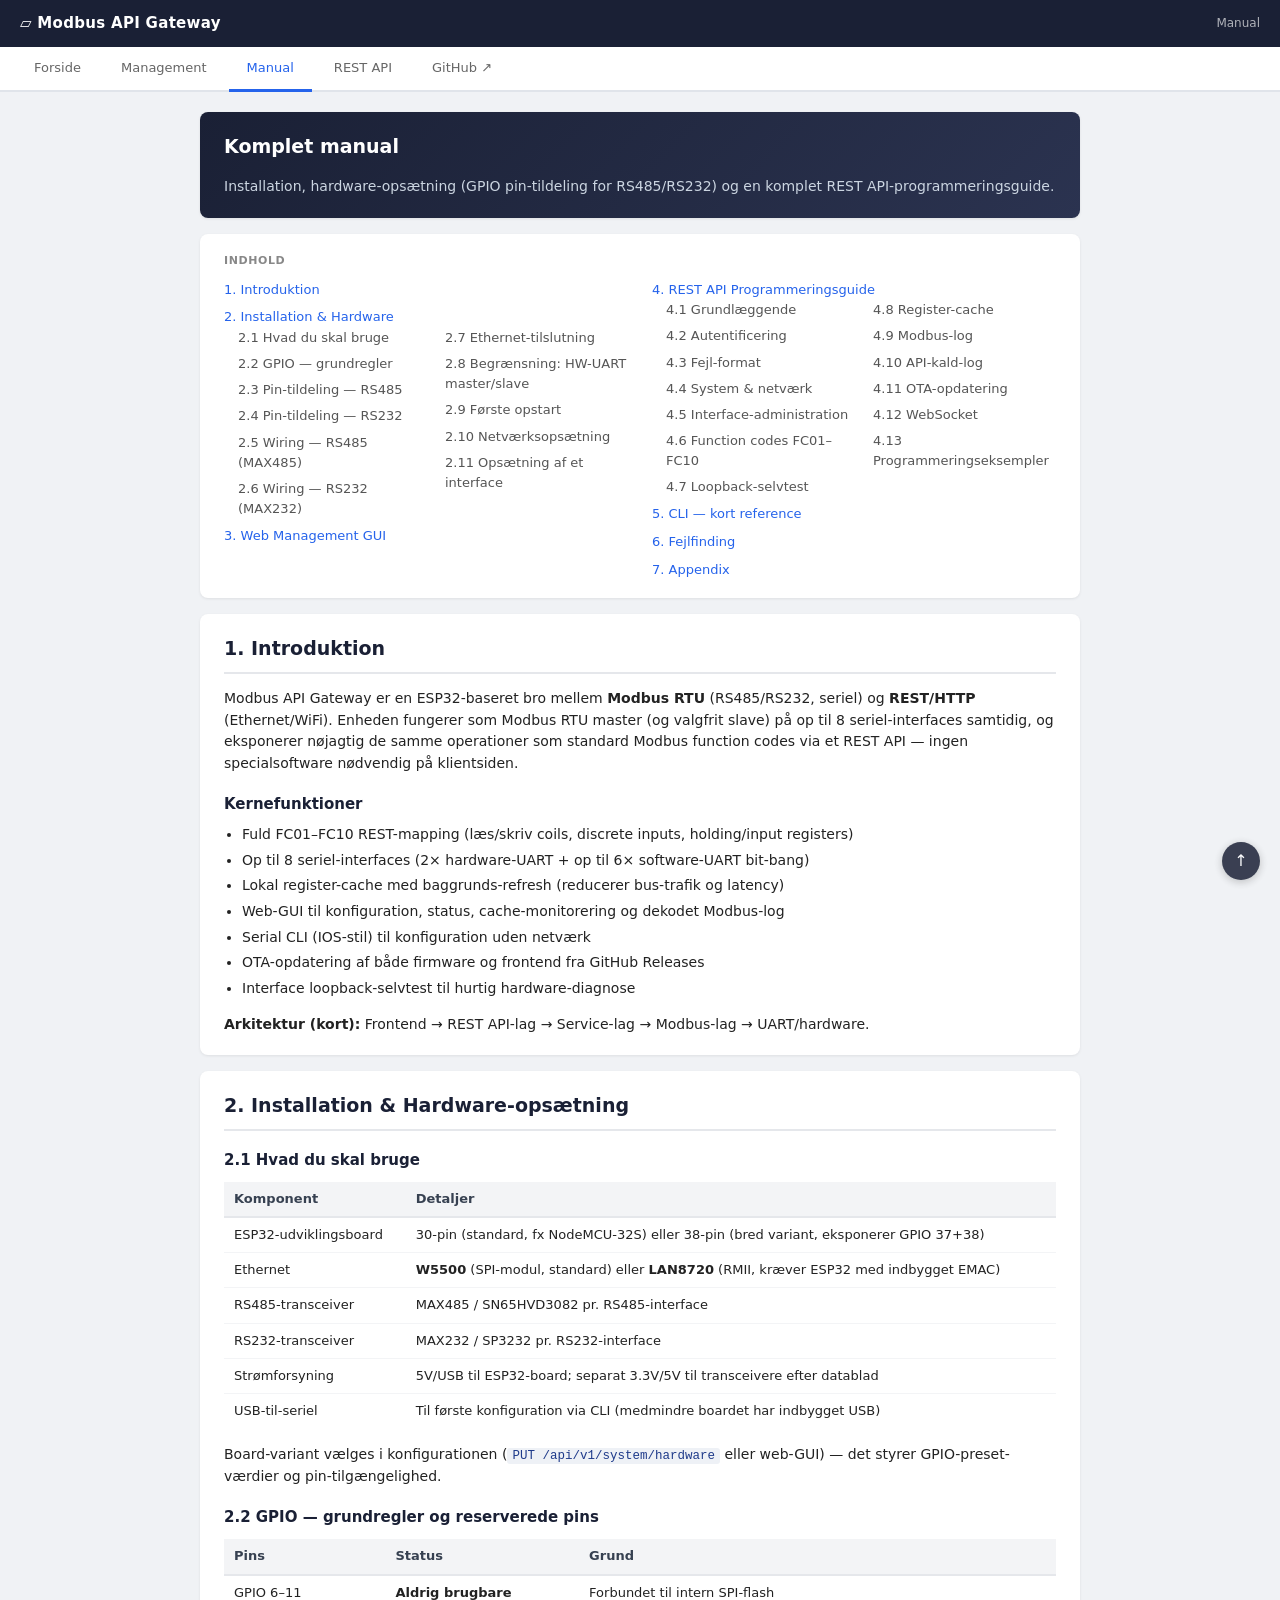
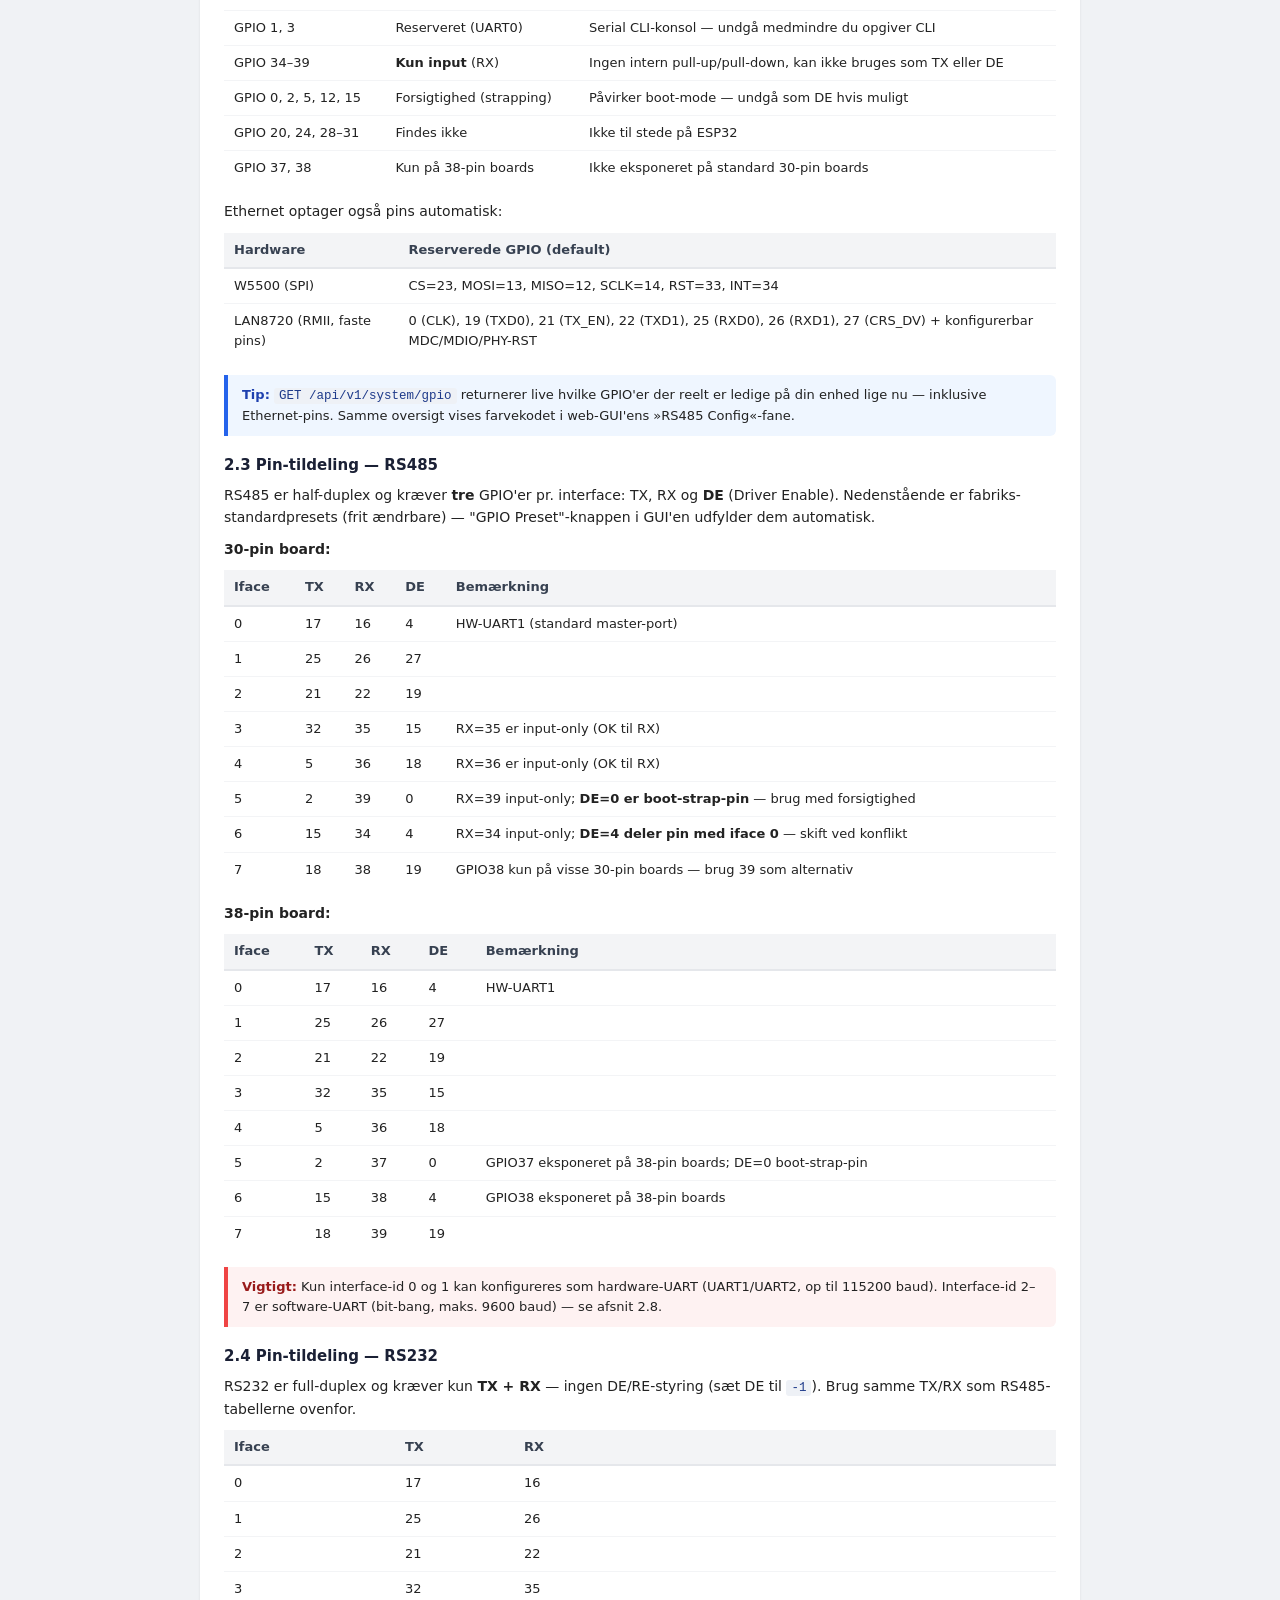
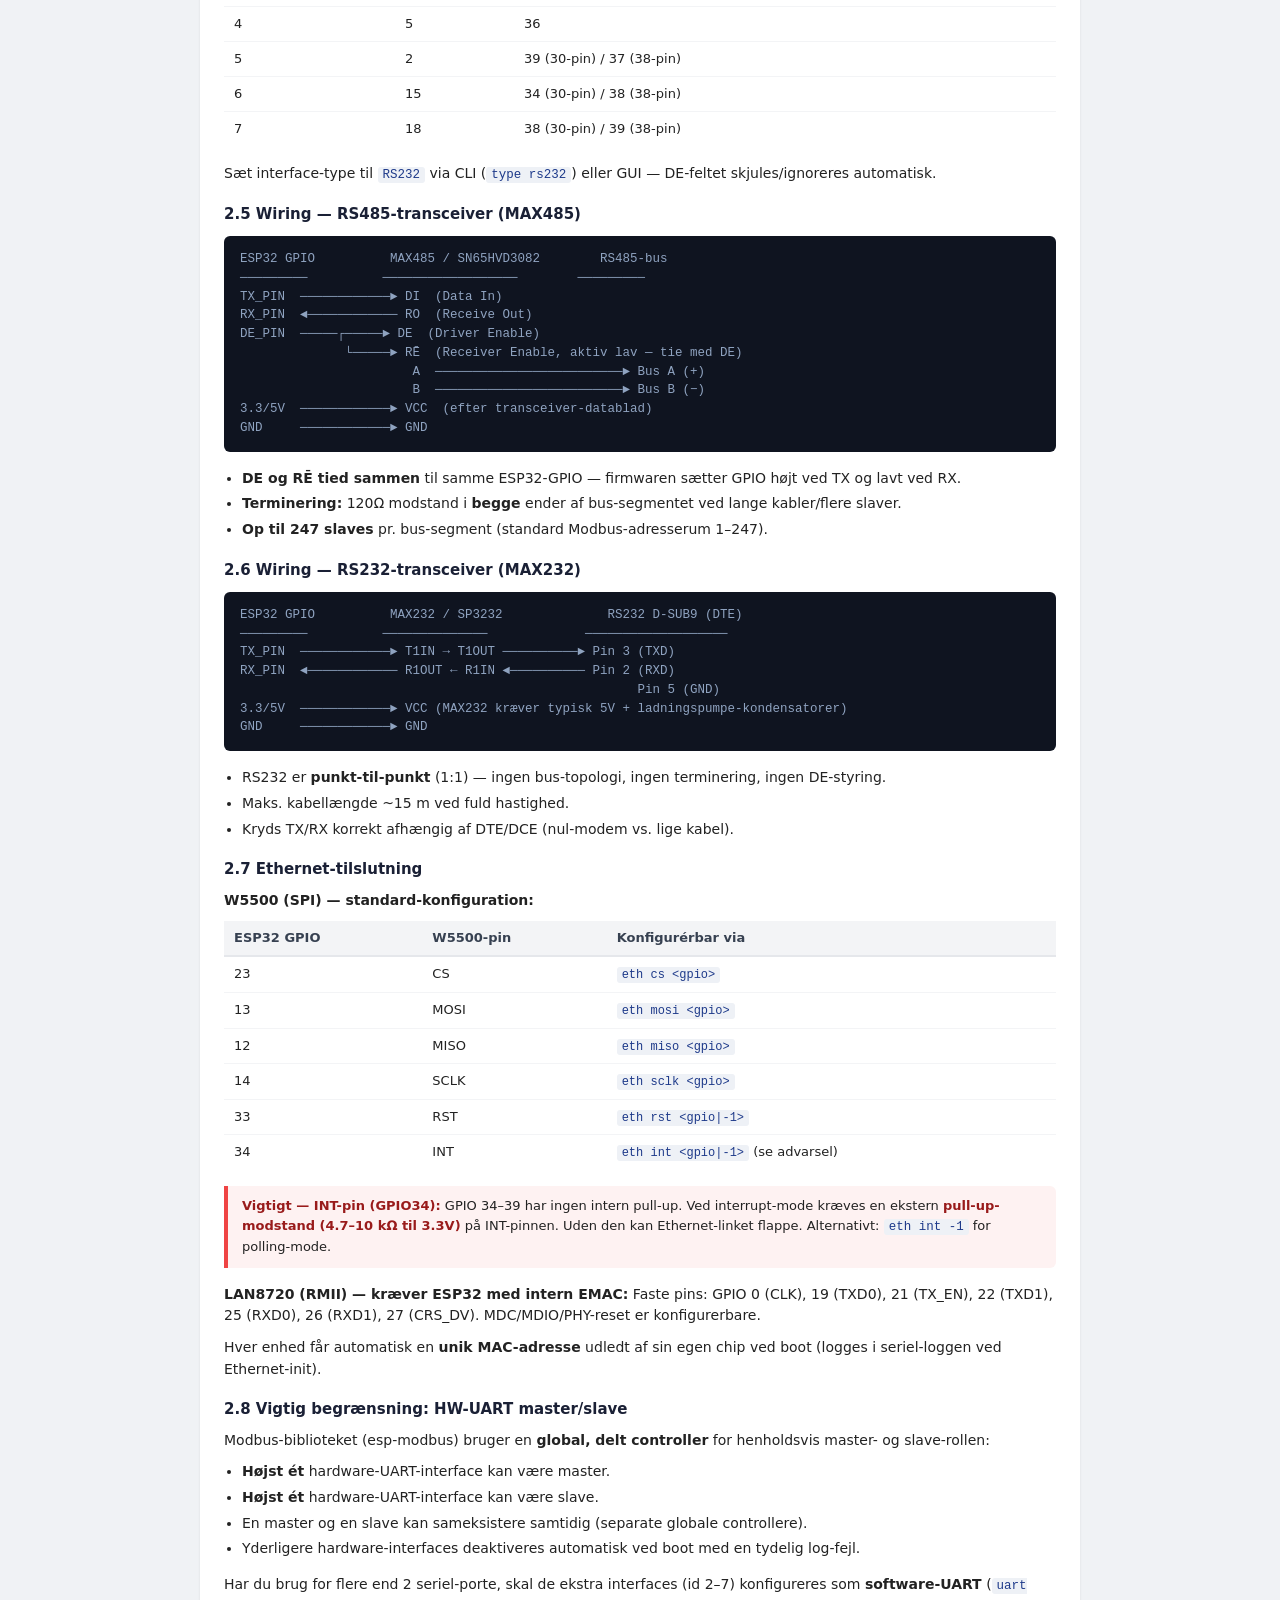
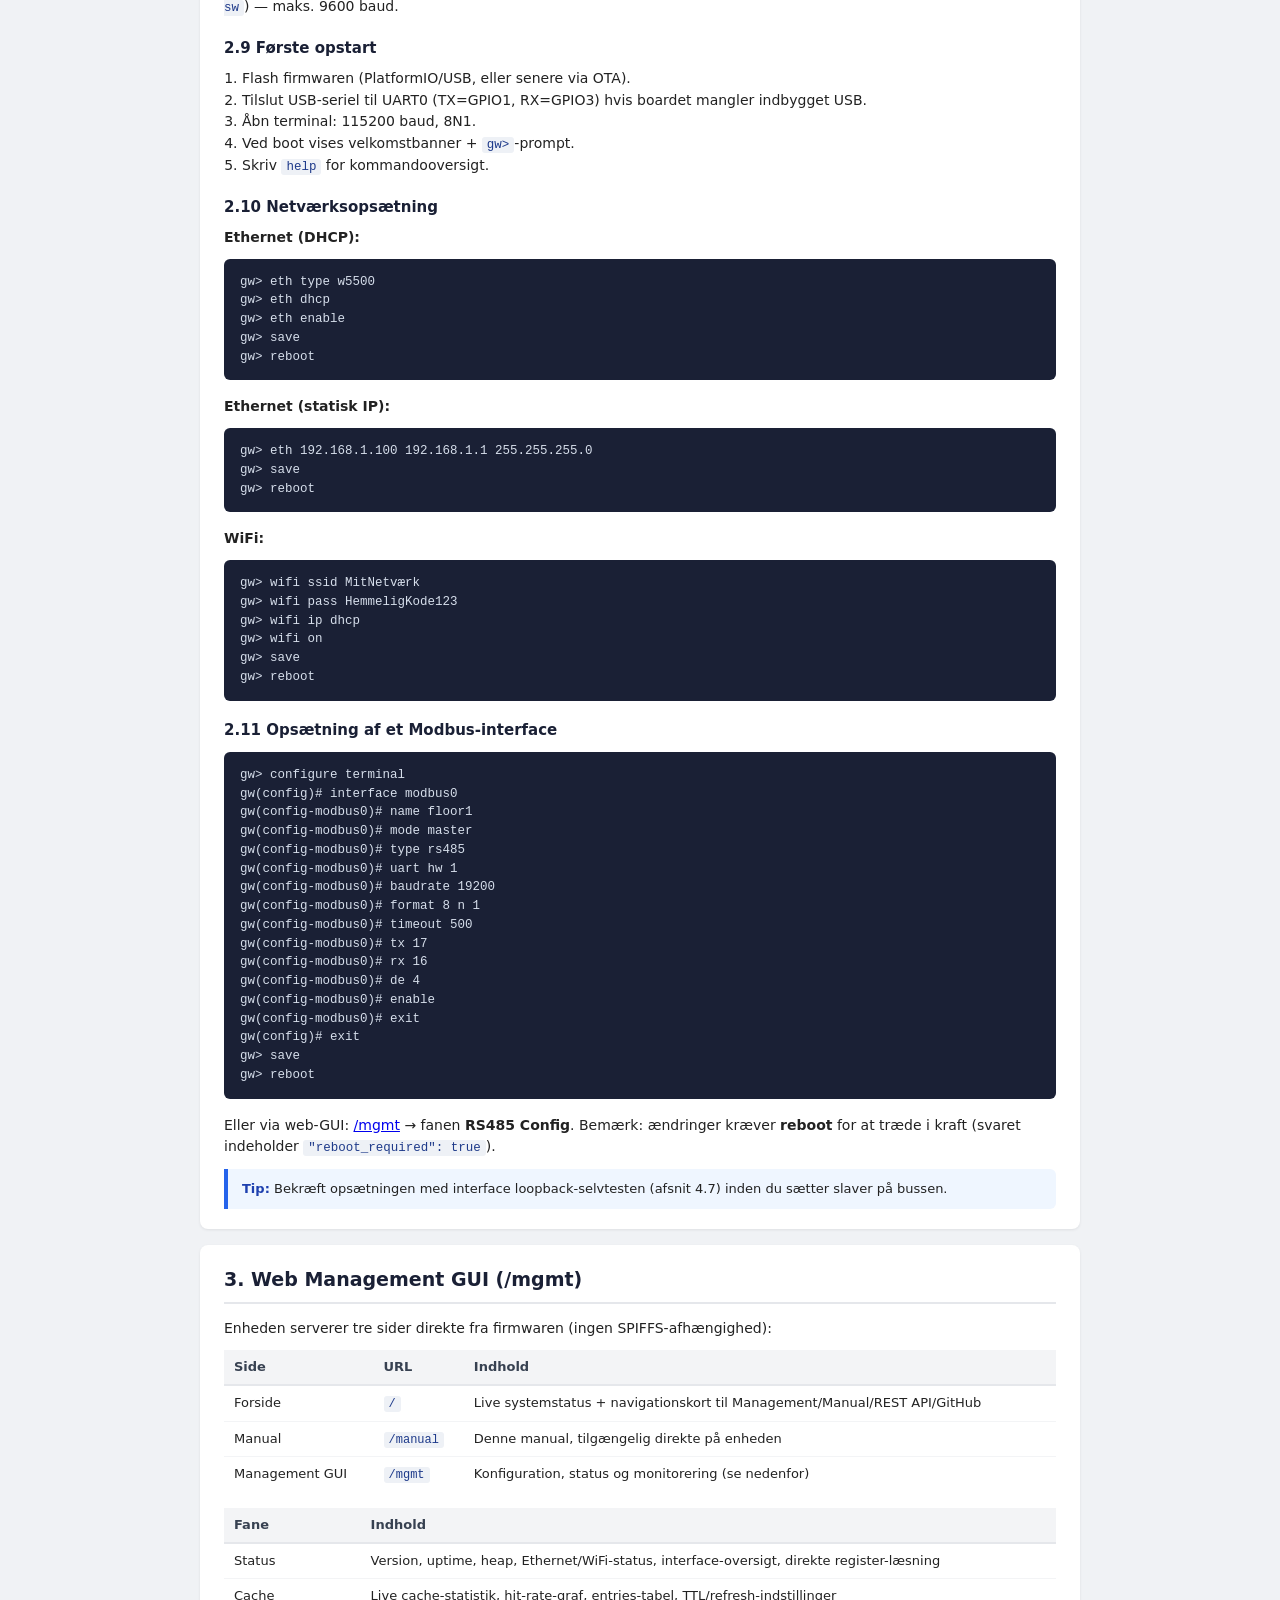
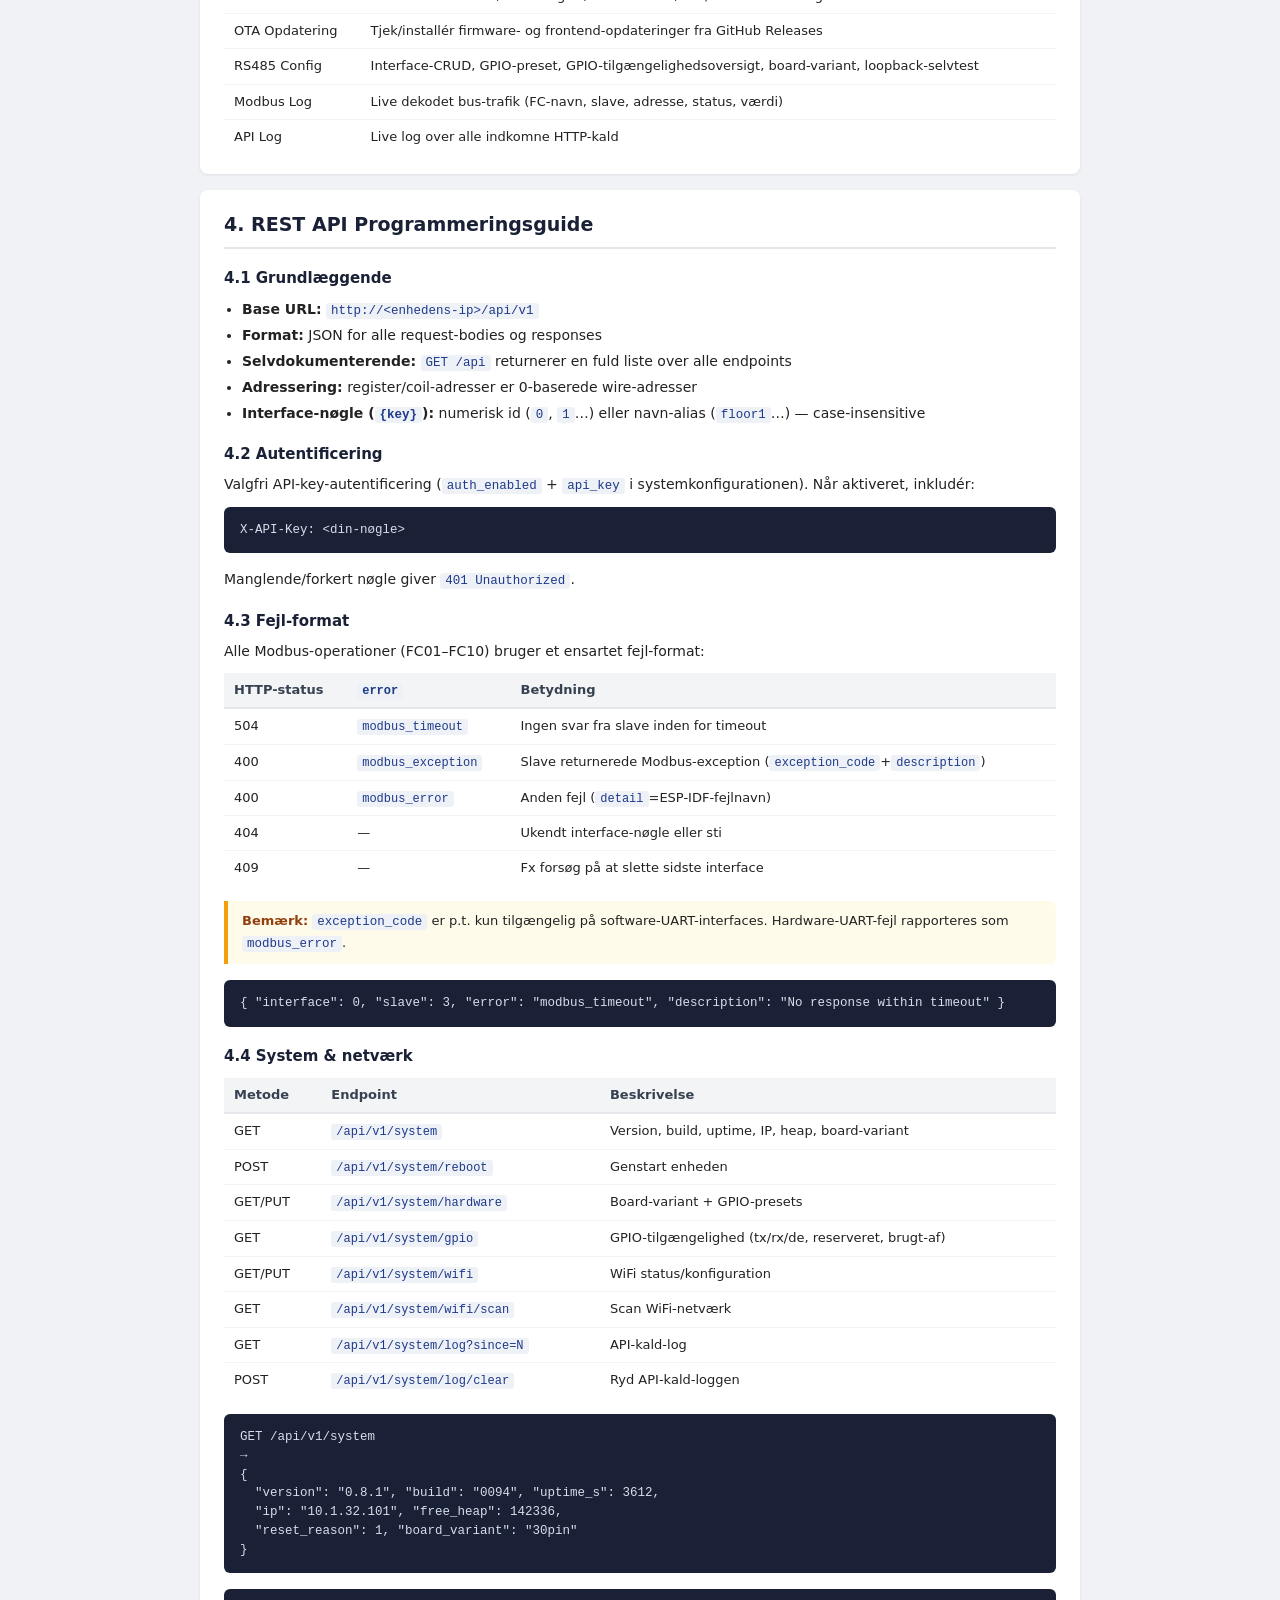
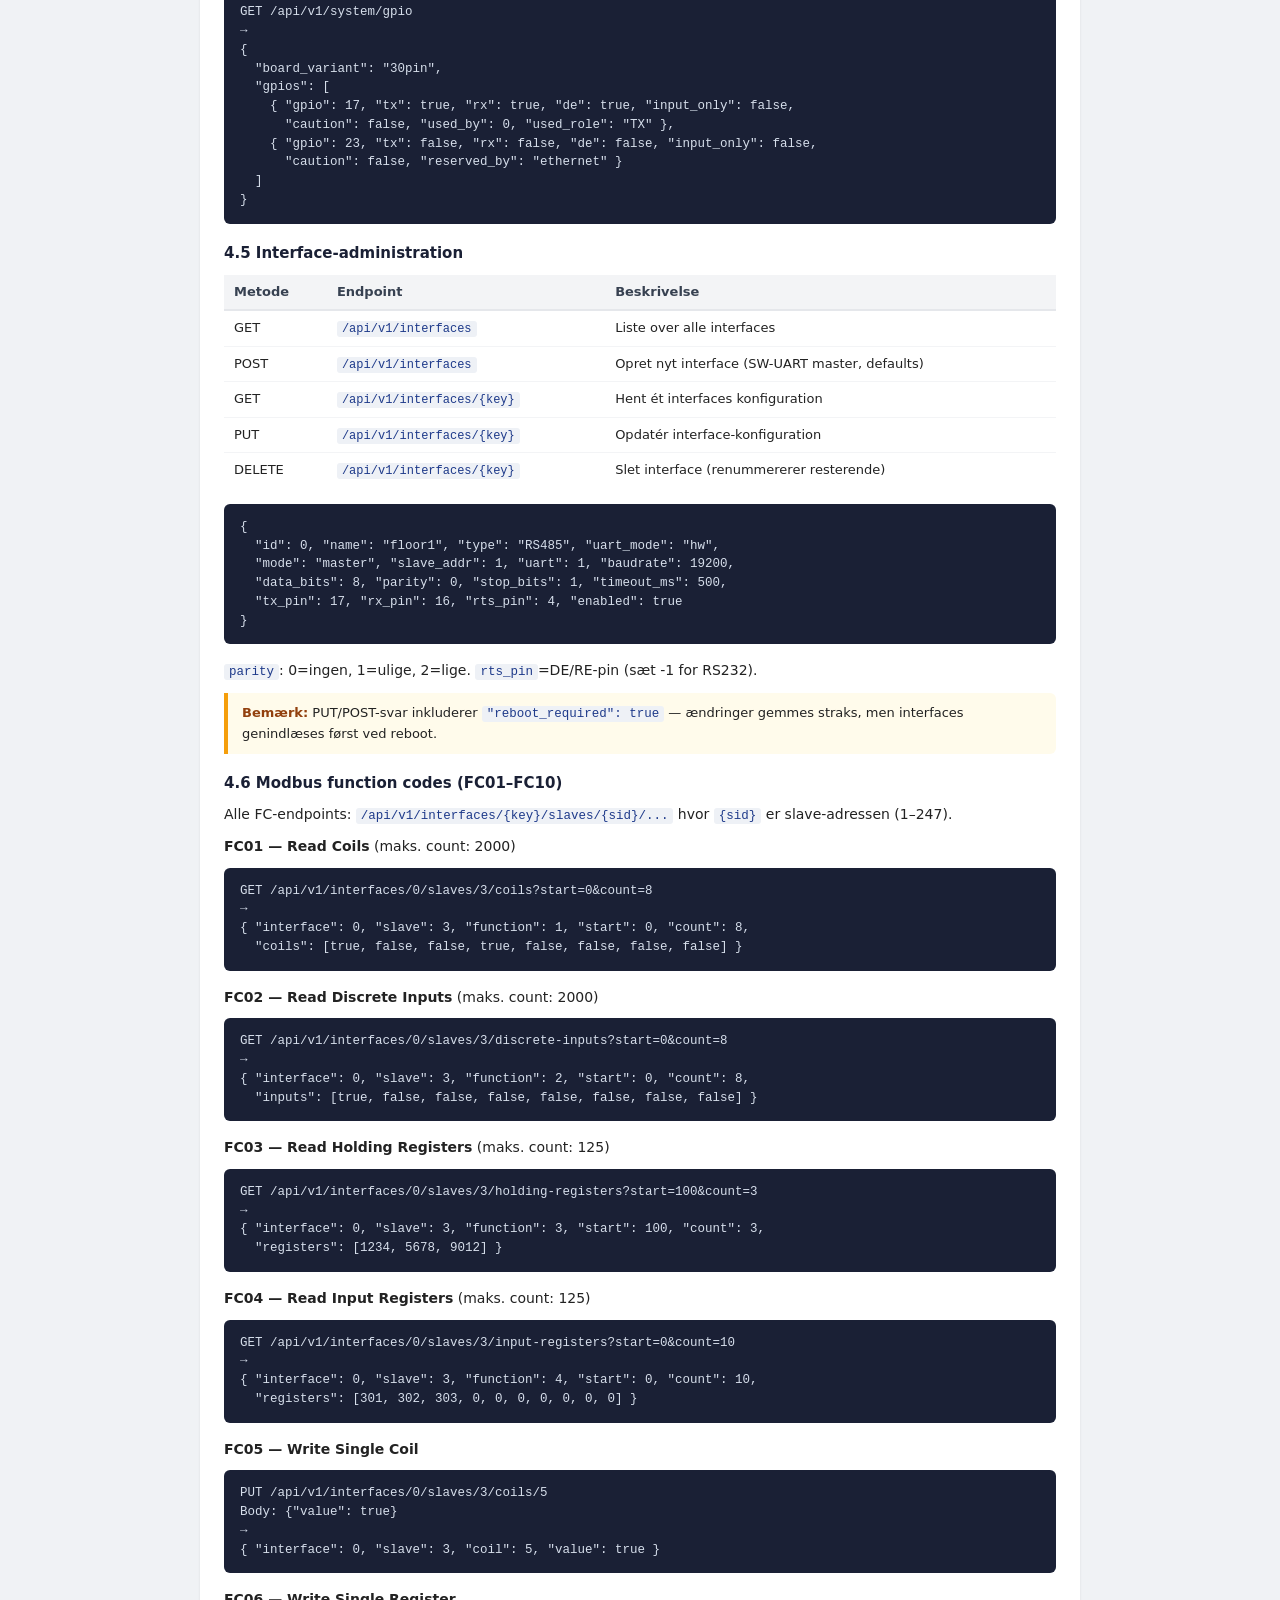
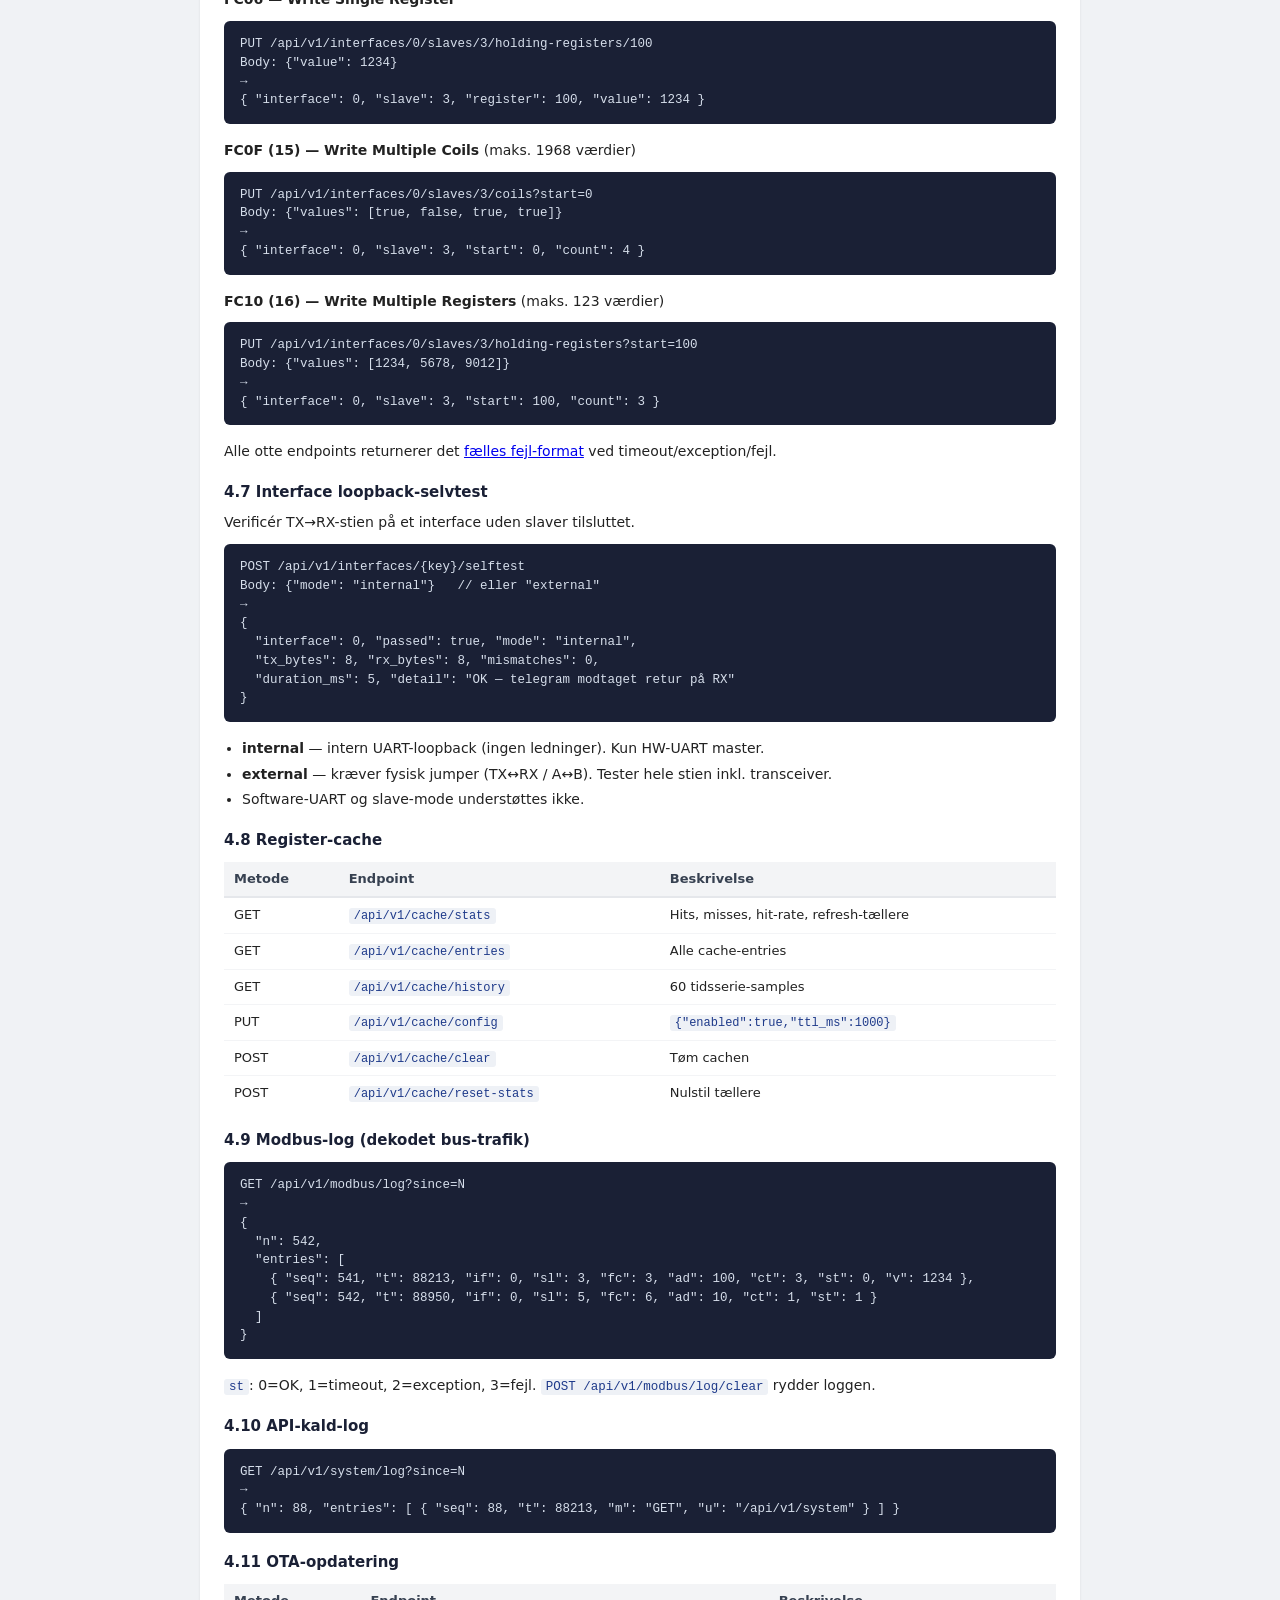
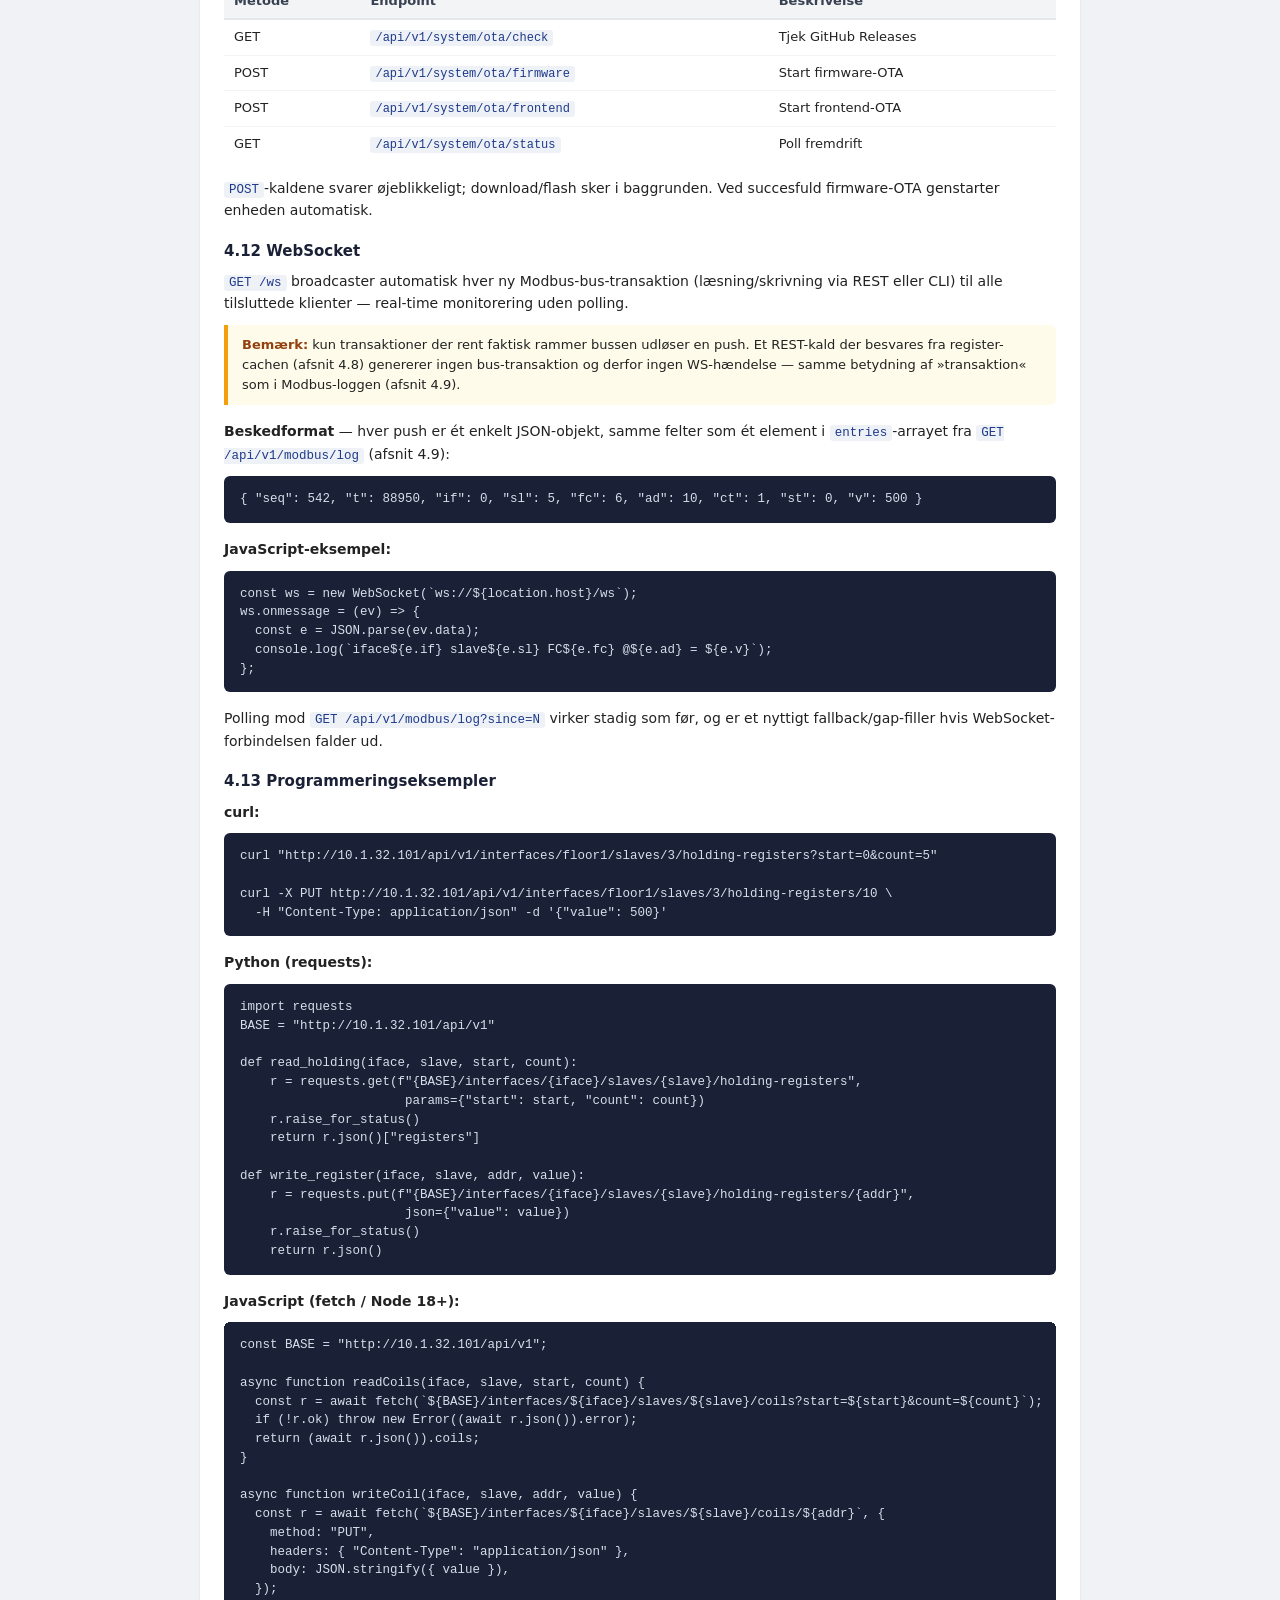
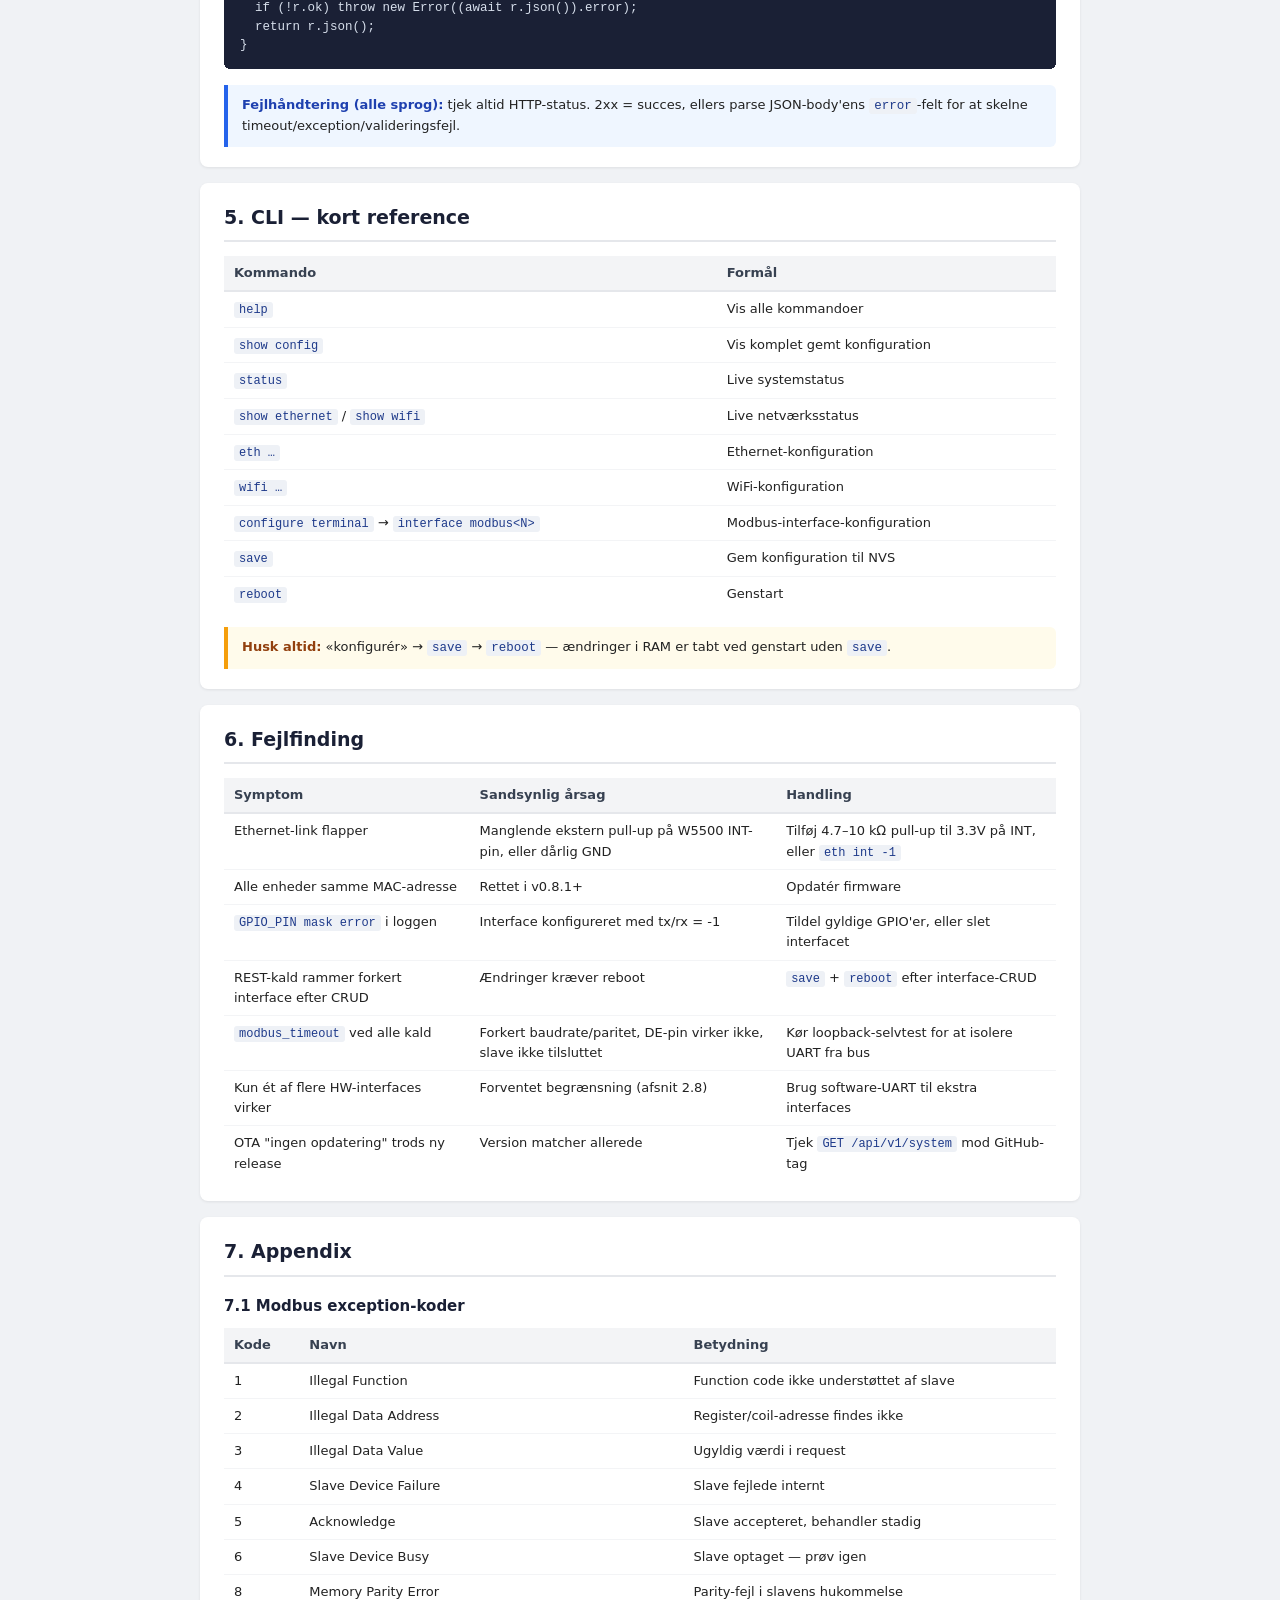
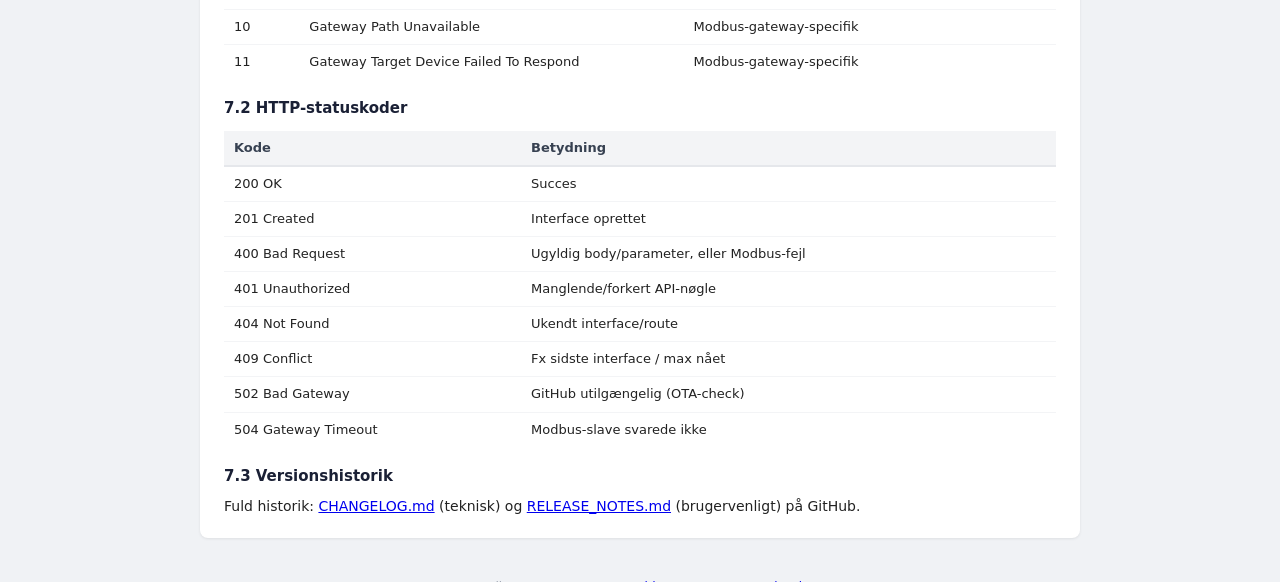
==== commit eadba892: "v0.9.2-b0098: docs: opdater manual med WebSocket-push + forside/manual-sider Afsnit 4.12 (WebSocket)" ====
--- a/firmware/main/manual_page.html
+++ b/firmware/main/manual_page.html
@@ -315,6 +315,13 @@
 
 <section class='card' id='gui'>
   <h2>3. Web Management GUI (/mgmt)</h2>
+  <p>Enheden serverer tre sider direkte fra firmwaren (ingen SPIFFS-afhængighed):</p>
+  <table class='dt'>
+    <tr><th>Side</th><th>URL</th><th>Indhold</th></tr>
+    <tr><td>Forside</td><td><code>/</code></td><td>Live systemstatus + navigationskort til Management/Manual/REST API/GitHub</td></tr>
+    <tr><td>Manual</td><td><code>/manual</code></td><td>Denne manual, tilgængelig direkte på enheden</td></tr>
+    <tr><td>Management GUI</td><td><code>/mgmt</code></td><td>Konfiguration, status og monitorering (se nedenfor)</td></tr>
+  </table>
   <table class='dt'>
     <tr><th>Fane</th><th>Indhold</th></tr>
     <tr><td>Status</td><td>Version, uptime, heap, Ethernet/WiFi-status, interface-oversigt, direkte register-læsning</td></tr>
@@ -512,7 +519,17 @@
   <p><code>POST</code>-kaldene svarer øjeblikkeligt; download/flash sker i baggrunden. Ved succesfuld firmware-OTA genstarter enheden automatisk.</p>
 
   <h3 id='api-ws'>4.12 WebSocket</h3>
-  <p><code>GET /ws</code> er registreret, men er p.t. en <b>stub</b> (echo). Real-time register-push er endnu ikke implementeret &mdash; brug polling mod REST-endpoints.</p>
+  <p><code>GET /ws</code> broadcaster automatisk hver ny Modbus-bus-transaktion (læsning/skrivning via REST eller CLI) til alle tilsluttede klienter &mdash; real-time monitorering uden polling.</p>
+  <div class='note'><b>Bemærk:</b> kun transaktioner der rent faktisk rammer bussen udløser en push. Et REST-kald der besvares fra register-cachen (afsnit 4.8) genererer ingen bus-transaktion og derfor ingen WS-hændelse &mdash; samme betydning af &raquo;transaktion&laquo; som i Modbus-loggen (afsnit 4.9).</div>
+  <p><b>Beskedformat</b> &mdash; hver push er &eacute;t enkelt JSON-objekt, samme felter som &eacute;t element i <code>entries</code>-arrayet fra <code>GET /api/v1/modbus/log</code> (afsnit 4.9):</p>
+  <pre>{ "seq": 542, "t": 88950, "if": 0, "sl": 5, "fc": 6, "ad": 10, "ct": 1, "st": 0, "v": 500 }</pre>
+  <p><b>JavaScript-eksempel:</b></p>
+  <pre>const ws = new WebSocket(`ws://${location.host}/ws`);
+ws.onmessage = (ev) => {
+  const e = JSON.parse(ev.data);
+  console.log(`iface${e.if} slave${e.sl} FC${e.fc} @${e.ad} = ${e.v}`);
+};</pre>
+  <p>Polling mod <code>GET /api/v1/modbus/log?since=N</code> virker stadig som f&oslash;r, og er et nyttigt fallback/gap-filler hvis WebSocket-forbindelsen falder ud.</p>
 
   <h3 id='api-examples'>4.13 Programmeringseksempler</h3>
   <p><b>curl:</b></p>
